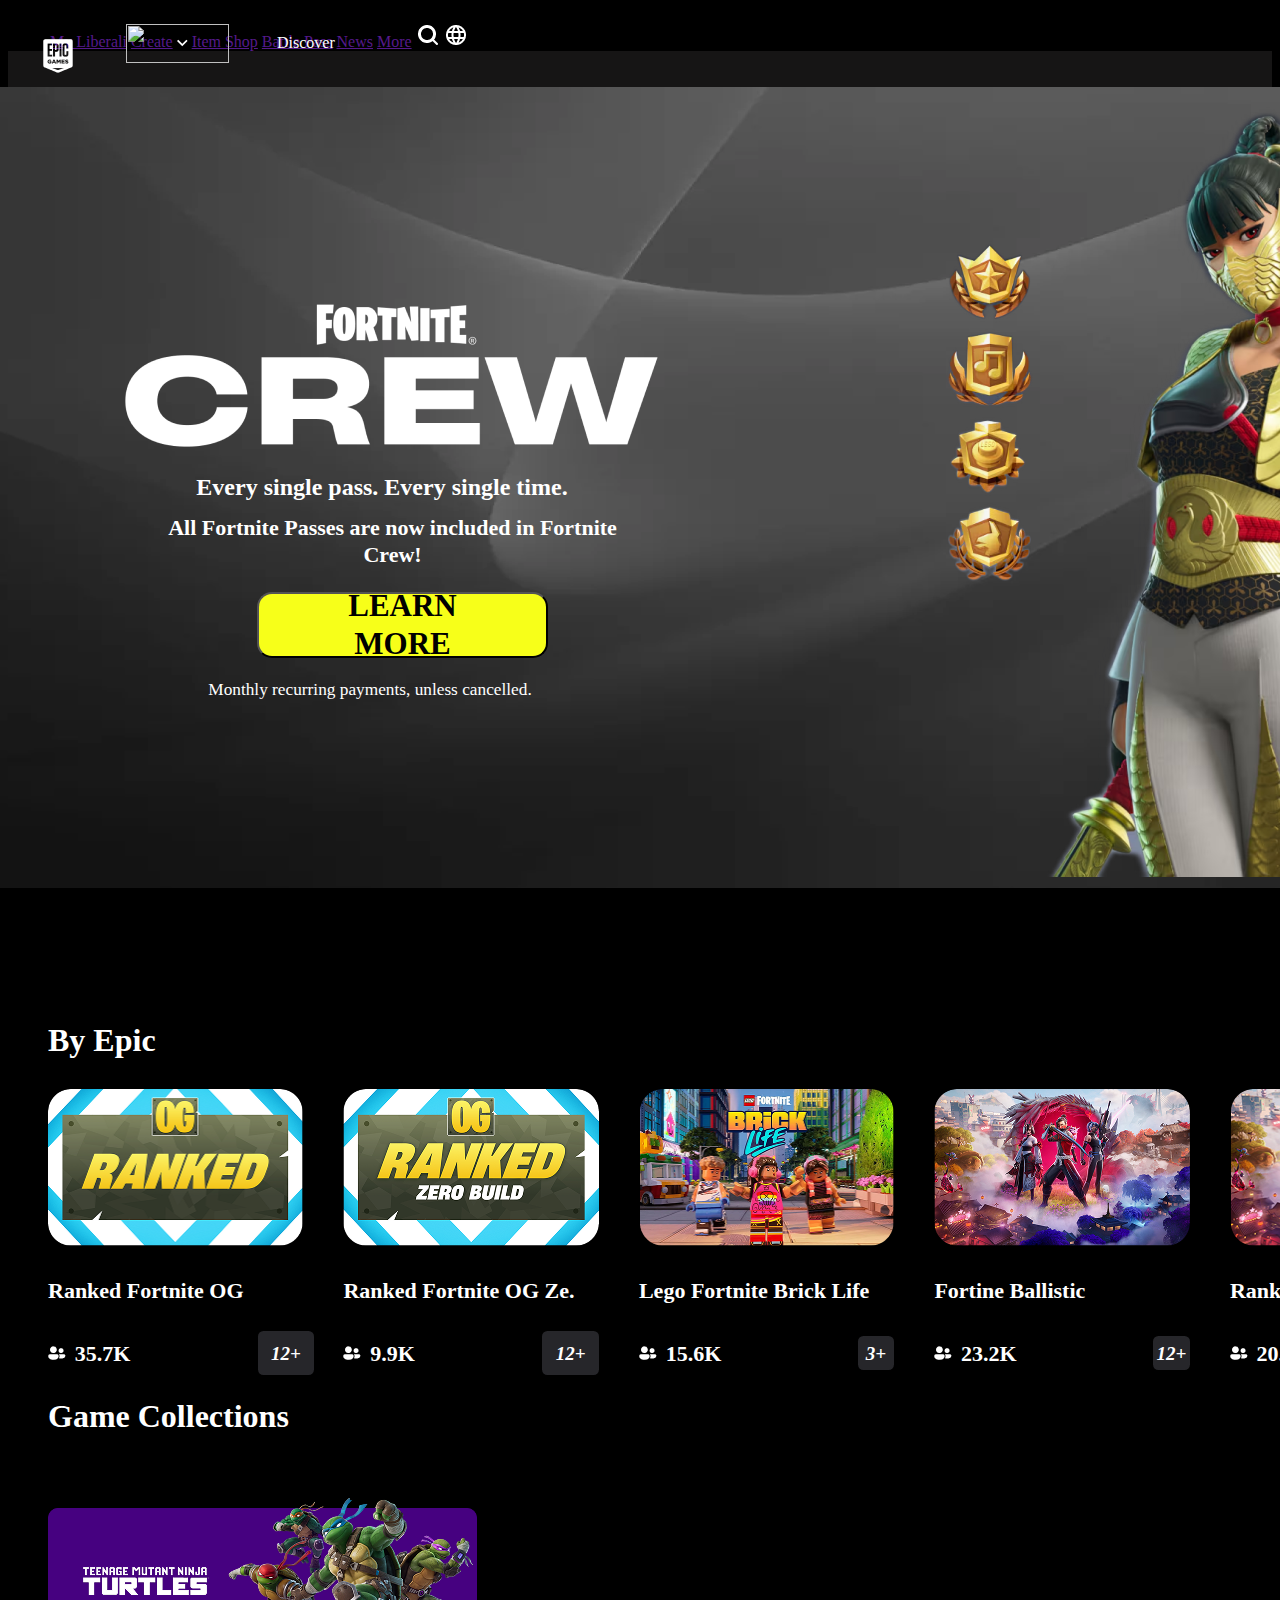
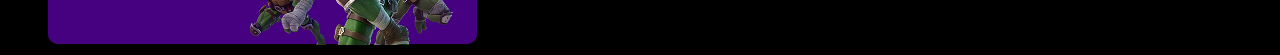
==== index.html @ 49fbad33 "game" ====
<!DOCTYPE html>
<html lang="en">

<head>
    <meta charset="UTF-8">
    <meta name="viewport" content="width=device-width, initial-scale=1.0">
    <title>Fortnite</title>
    <link rel="stylesheet" href="style.css">
    <meta name="viewport" content="width=device-width, initial-scale=1">
</head>

<body>
    <div>
        <div class="menu">
            <img class='logo' src="img/epicgames.png">
            <img class='logo2'
                src="https://png.klev.club/uploads/posts/2024-04/png-klev-club-xk81-p-fortnait-nadpis-png-1.png">
            <a class="Discover" href="">Discover</a>
            <a class="menu1" href="">My Liberali</a>
            <a class="menu1" href="">Create</a>
            <img class="vector1" src="img/Vector (1).png">
            <a class="menu1" href="">Item Shop</a>
            <a class="menu1" href="">Battle Pass</a>
            <a class="menu1" href="">News</a>
            <a class="menu1" href="">More</a>
            <img src="img/search.png" alt="search">
            <img src="img/web.png">
            <img class="fon" src="img/Rectangle 8.png">
        </div>
        <div class="buttons">
            <button>Sign in</button>
            <button>Download</button>
        </div>
    </div>
    <div class="hero">
        <img class="fon2" src="img/img7.png">
        <div>
            <p class="text1">Every single pass. Every single time.</p>
            <p class="text2">All Fortnite Passes are now included in Fortnite Crew!</p>
            <button class="b1">LEARN MORE</button>
            <p class="text">Monthly recurring payments, unless cancelled.</p>
        </div>
        <div class="image1">

            <img class="img2" src="img/img 2.png">
            <img class="img1" src="img/img3.png">
            <img class="t4" src="img/img 4.png">


        </div>
    </div>
    <div class="byepic">
        <p class="be">By Epic</p>
        <div class="game">

            <div class="game1">
                <img class="imggm1" src="img/gm1.png">
                <p class="nm1">Ranked Fortnite OG</p>
                <div class="game1inf">
                    <div class="pk">
                        <img class="people" src="img/Vector (2).png">
                        <p class="k">35.7K</p>
                    </div>
                    <p class="yo">12+</p>
                </div>

            </div>
            <div class="game2">
                <img class="imggm2" src="img/gm2.png">
                <p class="nm2">Ranked Fortnite OG Ze.</p>
                <div class="game2inf">
                    <div class="pk1">
                        <img class="people1" src="img/Vector (2).png">
                        <p class="k1">9.9K</p>
                    </div>
                    <p class="yo1">12+</p>
                </div>
            </div>
            <div class="game3">
                <img class="imggm3" src="img/gm3.png">
                <p class="nm3">Lego Fortnite Brick Life</p>
                <div class="game3inf">
                    <div class="pk3">
                        <img class="people3" src="img/Vector (2).png">
                        <p class="k3">15.6K</p>
                    </div>
                    <p class="yo3">3+</p>
                </div>


            </div>
            <div class="game4">
                <img class="imggm4" src="img/gm4.png">
                <p class="nm4">Fortine Ballistic</p>
                <div class="game4inf">
                    <div class="pk4">
                        <img class="people4" src="img/Vector (2).png">
                        <p class="k4">23.2K</p>
                    </div>
                    <p class="yo4">12+</p>
                </div>


            </div>
            <div class="game5">
                <img class="imggm5" src="img/gm5.png">
                <p class="nm5">Ranked Ballistic</p>
                <div class="game5inf">
                    <div class="pk5">
                        <img class="people5" src="img/Vector (2).png">
                        <p class="k5">20.6K</p>
                    </div>
                    <p class="yo5">12+</p>
                </div>


            </div>
            <div class="game6">
                <img class="imggm6" src="img/gm6.png">
                <p class="nm6">LEGO Fortine odyssey</p>
                <div class="game6inf">
                    <div class="pk6">
                        <img class="people6" src="img/Vector (2).png">
                        <p class="k6">52.9K</p>
                    </div>
                    <p class="yo6">7+</p>
                </div>


            </div>
            <div class="game7">
                <img class="imggm7" src="img/gm7.png">
                <p class="nm7">Zero build - Battle Roy..</p>
                <div class="game7inf">
                    <div class="pk7">
                        <img class="people7" src="img/Vector (2).png">
                        <p class="k7">20.6K</p>
                    </div>
                    <p class="yo7">12+</p>
                </div>


            </div>

        </div>
    </div>
    <div class="gamecollections">
        <p>Game Collections</p>
        <div class="collections">

            <div class="gr1">
                <div class="gro1">
                    <img class="tx1" src="img/gr1.png">
                    <img class="tx11" src="img/gr11.png">
                    <img class="tx111" src="img/gr111.png">
                </div>
            </div>
        </div>

    </div>
</body>

</html>
---- style.css ----
@font-face {
    font-family: 'fortnite'; /* Задайте ім'я шрифту */
    src: url('fonts/myfont.woff2') format('woff2'),
         url('fonts/myfont.woff') format('woff'),
         url('fonts/myfont.ttf') format('truetype'),
         url('fonts/myfont.otf') format('opentype');
    font-weight: normal;
    font-style: normal;
}
.fon {
     
    width: 100%;
    height: 88px;
    left: 0px;
    top: 0px;

    background: #161515;

}
.Discover {
    color:#FFFFFF;
    display: flex;
    flex-direction: row;
    align-items: center;
    padding: 0px;
    gap: 36px;
    text-decoration: none;

    position: absolute;
    width: 65px;
    height: 22px;
    left: 277px;
    top: 32px;
}

.logo {
    position:relative;
    width: 38px;
    height: 39px;
    left: 31px;
    top: 28px;

    background: url(epicgames.com-logo-logo);

}


.logo2 {
    position: absolute;
    width: 103px;
    height: 39px;
    left: 126px;
    top: 24px;
}


.hero {
    position: absolute;
    width: 1920px;
    height: 801px;
    left: 0px;
    top: 88px;

    background: url(image.png);



    position: absolute;
    width: 463px;
    height: 795px;
    left: 1094px;
    top: 88px;

    background: url(.png);




    position: absolute;
    width: 126px;
    height: 362px;
    left: 1014px;
    top: 168px;

    background: url(.png);




    position: absolute;
    width: 386px;
    height: 21px;
    left: 244px;
    top: 680px;

    font-family: 'fortnite', sans-serif;
    font-style: normal;
    font-weight: 500;
    font-size: 17.3px;
    line-height: 21px;


    color: #FFFFFF;





    position: absolute;
    width: 465px;
    height: 54px;
    left: calc(50% - 465px/2 - 523.5px);
    top: 508px;

    font-family: 'Inter';
    font-style: normal;
    font-weight: 700;
    font-size: 22px;
    line-height: 27px;
    text-align: center;

    color: #FFFFFF;




    display: flex;
    flex-direction: row;
    align-items: center;
    padding: 14px 43px;
    gap: 15px;

    position: absolute;
    width: 291px;
    height: 66px;
    left: 291px;
    top: 588px;

    background: #F7FF19;
    border-radius: 15px;



    position: absolute;
    width: 563px;
    height: 153px;
    left: 157px;
    top: 283px;

    background: url(image.png);




    position: absolute;
    width: 444px;
    height: 29px;
    left: 217px;
    top: 462px;

    font-family: 'Inter';
    font-style: normal;
    font-weight: 900;
    font-size: 24px;
    line-height: 29px;

    color: #FFFFFF;


}
body{
    background-color: black;
}
.fon2 {


    position:absolute;
    width: 1920px;
    height: 801px;
    left: -217px;
    top: -375px;

    background: url(image.png);

}
.t4 {
    position: absolute;
    width: 563px;
    height: 153px;
    left: -107px;
    top: -163px;

    background: url(image.png);

}
.text1 {


    position: absolute;
    width: 444px;
    height: 29px;
    left: -57px;
    top: -13px;

    font-family: 'Inter';
    font-style: normal;
    font-weight: 900;
    font-size: 24px;
    line-height: 29px;

    color: #FFFFFF;


}
.text2 {
    position: absolute;
    width: 465px;
    height: 54px;
    left: -57px;
    top: 30px;

    font-family: 'Inter';
    font-style: normal;
    font-weight: 700;
    font-size: 22px;
    line-height: 27px;
    text-align: center;

    color: #FFFFFF;


}
.text {

    position: absolute;
    width: 386px;
    height: 21px;
    left: -40px;
    top: 200px;

    font-family: 'FORTNITE BATTLEFEST';
    font-style: normal;
    font-weight: 500;
    font-size: 17.3px;
    line-height: 21px;

    color: #FFFFFF;


}
.b1 {

    display: flex;
    flex-direction: row;
    align-items: center;
    padding: 14px 43px;
    gap: 15px;

    position: absolute;
    width: 291px;
    height: 66px;
    left: 40px;
    top: 130px;
    background: #F7FF19;
    border-radius: 15px;
    font-family: 'Copperplate';
    font-style: normal;
    font-weight: 900;
    font-size: 31px;
    line-height: 38px;
    flex: none;
    order: 0;
    flex-grow: 0;

}
.img1 {

    position: absolute;
    width: 126px;
    height: 362px;
    left: 714px;
    top: -240px;

    background: url(.png);

}
.img2 {

    position: absolute;
    width: 463px;
    height: 795px;
    left: 830px;
    top: -380px;

    background: url(.png);

}
.game {

    display: flex;
    flex-direction: column;
    align-items: flex-start;
    padding: 0px;
    gap: 40px;

    position: absolute;
    width: 2028.37px;
    height: 315.99px;
    left: 48px;
    top: 989px;


}
.be {

    width: 2028.37px;
    height: 39px;

    font-family: 'Inter';
    font-style: normal;
    font-weight: 900;
    font-size: 32px;
    line-height: 39px;

    color: #FFFFFF;



    flex: none;
    order: 0;
    align-self: stretch;
    flex-grow: 0;
    bottom: 500px;

}

.imggm1 {

    width: 255.48px;
    height: 156.55px;

    background: url(image.png);
    border-radius: 22.8303px;

    flex: none;
    order: 0;
    align-self: stretch;
    flex-grow: 0;

}
.game1inf {

    display: flex;
    flex-direction: row;
    justify-content: space-between;
    align-items: center;
    padding: 0px;
    gap: 116.33px;

    width: 255.48px;
    height: 33.87px;



    flex: none;
    order: 2;
    align-self: stretch;
    flex-grow: 0;

}
.nm1 {

    width: 255.48px;
    height: 27px;

    font-family: 'Inter';
    font-style: normal;
    font-weight: 900;
    font-size: 22px;
    line-height: 27px;

    color: #FFFFFF;

    flex: none;
    order: 1;
    align-self: stretch;
    flex-grow: 0;

}
.k {
    

    width: 65px;
    height: 27px;

    font-family: 'Inter';
    font-style: normal;
    font-weight: 900;
    font-size: 22px;
    line-height: 27px;

    color: #FFFFFF;


    flex: none;
    order: 1;
    flex-grow: 0;   

}
.yo {

    width: 35px;
    height: 23px;

    font-family: 'Inter';
    font-style: italic;
    font-weight: 700;
    font-size: 19px;
    line-height: 23px;

    color: #FFFFFF;


    flex: none;
    order: 0;
    flex-grow: 0;

    display: flex;
    flex-direction: row;
    justify-content: center;
    align-items: center;
    padding: 5.43578px;
    gap: 10.87px;

    width: 45.87px;
    height: 33.87px;

    background: #26262A;
    border-radius: 5.43578px;


    flex: none;
    order: 1;
    flex-grow: 0;


}
.pk {

    display: flex;  
    flex-direction: row;
    align-items: center;
    padding: 0px;
    gap: 8.7px;

    width: 93.27px;
    height: 27px;


    flex: none;
    order: 0;
    flex-grow: 0;

}
.game1 {

    display: flex;
    flex-direction: column;
    align-items: flex-start;
    padding: 0px;
    gap: 9.78px;

    width: 255.48px;
    height: 236.99px;


    flex: none;
    order: 0;
    flex-grow: 0;

}
.imggm2{

    width: 255.48px;
    height: 156.55px;

    /*background: url(og zero.jpg);*/
    border-radius: 22.8303px;


    flex: none;
    order: 0;
    align-self: stretch;
    flex-grow: 0;

}
.nm2 {

    width: 254px;
    height: 27px;

    font-family: 'Inter';
    font-style: normal;
    font-weight: 900;
    font-size: 22px;
    line-height: 27px;

    color: #FFFFFF;

    flex: none;
    order: 1;
    flex-grow: 0;

}
.game2inf {

    display: flex;
    flex-direction: row;
    justify-content: space-between;
    align-items: center;
    padding: 0px;
    gap: 116.33px;

    width: 255.48px;
    height: 33.87px;

    flex: none;
    order: 2;
    align-self: stretch;
    flex-grow: 0;

}
.k1 {

    width: 52px;
    height: 27px;

    font-family: 'Inter';
    font-style: normal;
    font-weight: 900;
    font-size: 22px;
    line-height: 27px;

    color: #FFFFFF;

    flex: none;
    order: 1;
    flex-grow: 0;

}
.yo1 {

    width: 35px;
    height: 23px;

    font-family: 'Inter';
    font-style: italic;
    font-weight: 700;
    font-size: 19px;
    line-height: 23px;

    color: #FFFFFF;


    flex: none;
    order: 0;
    flex-grow: 0;


    display: flex;
    flex-direction: row;
    justify-content: center;
    align-items: center;
    padding: 5.43578px;
    gap: 10.87px;

    width: 45.87px;
    height: 33.87px;

    background: #26262A;
    border-radius: 5.43578px;

    flex: none;
    order: 1;
    flex-grow: 0;

}
.pk1 {

    display: flex;
    flex-direction: row;
    align-items: center;
    padding: 0px;
    gap: 8.7px;

    width: 80.27px;
    height: 27px;


    flex: none;
    order: 0;
    flex-grow: 0;

}
.game2 {
    display: flex;
    flex-direction: column;
    align-items: flex-start;
    padding: 0px;
    gap: 9.78px;

    width: 255.48px;
    height: 236.99px;


    flex: none;
    order: 1;
    flex-grow: 0;

}

.byepic {
    /* Frame 30 */

    /* Auto layout */
    display: flex;
    flex-direction: column;
    align-items: flex-start;
    padding: 0px;
    gap: 40px;

    position: absolute;
    width: 2028.37px;
    height: 315.99px;
    left: 48px;
    top: 989px;
    /* Frame 30 */

    /* Auto layout */
    display: flex;
    flex-direction: column;
    align-items: flex-start;
    padding: 0px;
    gap: 40px;

    position: absolute;
    width: 2028.37px;
    height: 315.99px;
    left: 48px;
    top: 989px;



}
.game {
    /* Frame 21 */

    /* Auto layout */
    display: flex;
    flex-direction: row;
    align-items: center;
    padding: 0px;
    gap: 40px;

    width: 2028.37px;
    height: 236.99px;


    /* Inside auto layout */
    flex: none;
    order: 1;
    align-self: stretch;
    flex-grow: 0;
    top:100px;
    left:0px;

}
.imggm3 {

    width: 255.48px;
    height: 156.55px;

    /*background: url(дупщ ащке.jpg);*/
    border-radius: 22.8303px;

    flex: none;
    order: 0;
    align-self: stretch;
    flex-grow: 0;

}
.nm3 {

    width: 254px;
    height: 27px;

    font-family: 'Inter';
    font-style: normal;
    font-weight: 900;
    font-size: 22px;
    line-height: 27px;

    color: #FFFFFF;

    flex: none;
    order: 1;
    flex-grow: 0;

}
.game3inf {

    display: flex;
    flex-direction: row;
    justify-content: space-between;
    align-items: center;
    padding: 0px;
    gap: 116.33px;

    width: 255.48px;
    height: 33.87px;

    flex: none;
    order: 2;
    align-self: stretch;
    flex-grow: 0;

}
.k3 {

    width: 63px;
    height: 27px;

    font-family: 'Inter';
    font-style: normal;
    font-weight: 900;
    font-size: 22px;
    line-height: 27px;

    color: #FFFFFF;


    flex: none;
    order: 1;
    flex-grow: 0;

}
.yo3 {

    display: flex;
    flex-direction: row;
    justify-content: center;
    align-items: center;
    padding: 5.43578px;
    gap: 10.87px;

    width: 36.87px;
    height: 33.87px;

    background: #26262A;
    border-radius: 5.43578px;

    flex: none;
    order: 1;
    flex-grow: 0;

    width: 26px;
    height: 23px;

    font-family: 'Inter';
    font-style: italic;
    font-weight: 700;
    font-size: 19px;
    line-height: 23px;

    color: #FFFFFF;


    flex: none;
    order: 0;
    flex-grow: 0;


}
.pk3 {

    display: flex;
    flex-direction: row;
    align-items: center;
    padding: 0px;
    gap: 8.7px;

    width: 91.27px;
    height: 27px;

    flex: none;
    order: 0;
    flex-grow: 0;

}
.game3 {

    display: flex;
    flex-direction: column;
    align-items: flex-start;
    padding: 0px;
    gap: 9.78px;

    width: 255.48px;
    height: 236.99px;


    flex: none;
    order: 2;
    flex-grow: 0;

}
.imggm4 {

    width: 255.48px;
    height: 156.55px;

    /*background: url(дупщ ащке.jpg);*/
    border-radius: 22.8303px;

    flex: none;
    order: 0;
    align-self: stretch;
    flex-grow: 0;

}
.nm4 {

    width: 254px;
    height: 27px;

    font-family: 'Inter';
    font-style: normal;
    font-weight: 900;
    font-size: 22px;
    line-height: 27px;

    color: #FFFFFF;

    flex: none;
    order: 1;
    flex-grow: 0;

}
.game4inf {

    display: flex;
    flex-direction: row;
    justify-content: space-between;
    align-items: center;
    padding: 0px;
    gap: 116.33px;

    width: 255.48px;
    height: 33.87px;

    flex: none;
    order: 2;
    align-self: stretch;
    flex-grow: 0;

}
.k4 {

    width: 63px;
    height: 27px;

    font-family: 'Inter';
    font-style: normal;
    font-weight: 900;
    font-size: 22px;
    line-height: 27px;

    color: #FFFFFF;


    flex: none;
    order: 1;
    flex-grow: 0;

}
.yo4 {

    display: flex;
    flex-direction: row;
    justify-content: center;
    align-items: center;
    padding: 5.43578px;
    gap: 10.87px;

    width: 36.87px;
    height: 33.87px;

    background: #26262A;
    border-radius: 5.43578px;

    flex: none;
    order: 1;
    flex-grow: 0;

    width: 26px;
    height: 23px;

    font-family: 'Inter';
    font-style: italic;
    font-weight: 700;
    font-size: 19px;
    line-height: 23px;

    color: #FFFFFF;


    flex: none;
    order: 0;
    flex-grow: 0;


}
.pk4{

    display: flex;
    flex-direction: row;
    align-items: center;
    padding: 0px;
    gap: 8.7px;

    width: 91.27px;
    height: 27px;

    flex: none;
    order: 0;
    flex-grow: 0;

}
.game4 {

    display: flex;
    flex-direction: column;
    align-items: flex-start;
    padding: 0px;
    gap: 9.78px;

    width: 255.48px;
    height: 236.99px;


    flex: none;
    order: 2;
    flex-grow: 0;

}
.imggm5 {

    width: 255.48px;
    height: 156.55px;


    border-radius: 22.8303px;

    flex: none;
    order: 0;
    align-self: stretch;
    flex-grow: 0;

}
.nm5 {

    width: 254px;
    height: 27px;

    font-family: 'Inter';
    font-style: normal;
    font-weight: 900;
    font-size: 22px;
    line-height: 27px;

    color: #FFFFFF;

    flex: none;
    order: 1;
    flex-grow: 0;

}
.game5inf {

    display: flex;
    flex-direction: row;
    justify-content: space-between;
    align-items: center;
    padding: 0px;
    gap: 116.33px;

    width: 255.48px;
    height: 33.87px;

    flex: none;
    order: 2;
    align-self: stretch;
    flex-grow: 0;

}
.k5 {

    width: 63px;
    height: 27px;

    font-family: 'Inter';
    font-style: normal;
    font-weight: 900;
    font-size: 22px;
    line-height: 27px;

    color: #FFFFFF;


    flex: none;
    order: 1;
    flex-grow: 0;

}
.yo5 {

    display: flex;
    flex-direction: row;
    justify-content: center;
    align-items: center;
    padding: 5.43578px;
    gap: 10.87px;

    width: 36.87px;
    height: 33.87px;

    background: #26262A;
    border-radius: 5.43578px;

    flex: none;
    order: 1;
    flex-grow: 0;

    width: 26px;
    height: 23px;

    font-family: 'Inter';
    font-style: italic;
    font-weight: 700;
    font-size: 19px;
    line-height: 23px;

    color: #FFFFFF;


    flex: none;
    order: 0;
    flex-grow: 0;


}
.pk5 {

    display: flex;
    flex-direction: row;
    align-items: center;
    padding: 0px;
    gap: 8.7px;

    width: 91.27px;
    height: 27px;

    flex: none;
    order: 0;
    flex-grow: 0;

}
.game5 {

    display: flex;
    flex-direction: column;
    align-items: flex-start;
    padding: 0px;
    gap: 9.78px;

    width: 255.48px;
    height: 236.99px;


    flex: none;
    order: 2;
    flex-grow: 0;

}
.imggm6 {

    width: 255.48px;
    height: 156.55px;

    /*background: url(дупщ ащке.jpg);*/
    border-radius: 22.8303px;

    flex: none;
    order: 0;
    align-self: stretch;
    flex-grow: 0;

}
.nm6 {

    width: 254px;
    height: 27px;

    font-family: 'Inter';
    font-style: normal;
    font-weight: 900;
    font-size: 22px;
    line-height: 27px;

    color: #FFFFFF;

    flex: none;
    order: 1;
    flex-grow: 0;

}
.game6inf {

    display: flex;
    flex-direction: row;
    justify-content: space-between;
    align-items: center;
    padding: 0px;
    gap: 116.33px;

    width: 255.48px;
    height: 33.87px;

    flex: none;
    order: 2;
    align-self: stretch;
    flex-grow: 0;

}
.k6 {

    width: 63px;
    height: 27px;

    font-family: 'Inter';
    font-style: normal;
    font-weight: 900;
    font-size: 22px;
    line-height: 27px;

    color: #FFFFFF;


    flex: none;
    order: 1;
    flex-grow: 0;

}
.yo6 {

    display: flex;
    flex-direction: row;
    justify-content: center;
    align-items: center;
    padding: 5.43578px;
    gap: 10.87px;

    width: 36.87px;
    height: 33.87px;

    background: #26262A;
    border-radius: 5.43578px;

    flex: none;
    order: 1;
    flex-grow: 0;

    width: 26px;
    height: 23px;

    font-family: 'Inter';
    font-style: italic;
    font-weight: 700;
    font-size: 19px;
    line-height: 23px;

    color: #FFFFFF;


    flex: none;
    order: 0;
    flex-grow: 0;


}
.pk6{

    display: flex;
    flex-direction: row;
    align-items: center;
    padding: 0px;
    gap: 8.7px;

    width: 91.27px;
    height: 27px;

    flex: none;
    order: 0;
    flex-grow: 0;

}
.game6 {

    display: flex;
    flex-direction: column;
    align-items: flex-start;
    padding: 0px;
    gap: 9.78px;

    width: 255.48px;
    height: 236.99px;


    flex: none;
    order: 2;
    flex-grow: 0;

}
.imggm7 {

    width: 255.48px;
    height: 156.55px;

    /*background: url(дупщ ащке.jpg);*/
    border-radius: 22.8303px;

    flex: none;
    order: 0;
    align-self: stretch;
    flex-grow: 0;

}
.nm7 {

    width: 254px;
    height: 27px;

    font-family: 'Inter';
    font-style: normal;
    font-weight: 900;
    font-size: 22px;
    line-height: 27px;

    color: #FFFFFF;

    flex: none;
    order: 1;
    flex-grow: 0;

}
.game7inf {

    display: flex;
    flex-direction: row;
    justify-content: space-between;
    align-items: center;
    padding: 0px;
    gap: 116.33px;

    width: 255.48px;
    height: 33.87px;

    flex: none;
    order: 2;
    align-self: stretch;
    flex-grow: 0;

}
.k7 {

    width: 63px;
    height: 27px;

    font-family: 'Inter';
    font-style: normal;
    font-weight: 900;
    font-size: 22px;
    line-height: 27px;

    color: #FFFFFF;


    flex: none;
    order: 1;
    flex-grow: 0;

}
.yo7 {

    display: flex;
    flex-direction: row;
    justify-content: center;
    align-items: center;
    padding: 5.43578px;
    gap: 10.87px;

    width: 36.87px;
    height: 33.87px;

    background: #26262A;
    border-radius: 5.43578px;

    flex: none;
    order: 1;
    flex-grow: 0;

    width: 26px;
    height: 23px;

    font-family: 'Inter';
    font-style: italic;
    font-weight: 700;
    font-size: 19px;
    line-height: 23px;

    color: #FFFFFF;


    flex: none;
    order: 0;
    flex-grow: 0;


}
.pk7 {

    display: flex;
    flex-direction: row;
    align-items: center;
    padding: 0px;
    gap: 8.7px;

    width: 91.27px;
    height: 27px;

    flex: none;
    order: 0;
    flex-grow: 0;

}
.game7 {

    display: flex;
    flex-direction: column;
    align-items: flex-start;
    padding: 0px;
    gap: 9.78px;

    width: 255.48px;
    height: 236.99px;


    flex: none;
    order: 2;
    flex-grow: 0;

}
.gamecollections {

    display: flex;
    flex-direction: column;
    align-items: flex-start;
    padding: 0px;
    gap: 40px;

    position: absolute;
    width: 1818px;
    height: 226px;
    left: 48px;
    top: 1365px;

    width: 1818px;
    height: 39px;

    font-family: 'Inter';
    font-style: normal;
    font-weight: 900;
    font-size: 32px;
    line-height: 39px;

    color: #FFFFFF;


    flex: none;
    order: 0;
    align-self: stretch;
    flex-grow: 0;



}
.collections {

    display: flex;
    flex-direction: row;
    align-items: center;
    padding: 0px;
    gap: 34px;

    width: 1818px;
    height: 147px;

    flex: none;
    order: 1;
    align-self: stretch;
    flex-grow: 0;

}


.tx111 {


    width: 429px;
    height: 136px;
    left: 0px;
    top: 11px;

    background: #460180;
    border-radius: 10px;

}
.tx1 {
    position: absolute;
    width: 128px;
    height: 32px;
    left: 34px;
    top:200px;

    background: url(tmnt-logohero-512x128-187c2ff2f8ae.png);

}
.tx11 {

    position: absolute;
    width: 254px;
    height: 147px;
    left: 175px;
    top: 133px;

    background: url(.png);

}
.gr1 {
    /* Group 5 */

    width: 429px;
    height: 147px;


    flex: none;
    order: 0;
    flex-grow: 0;

}
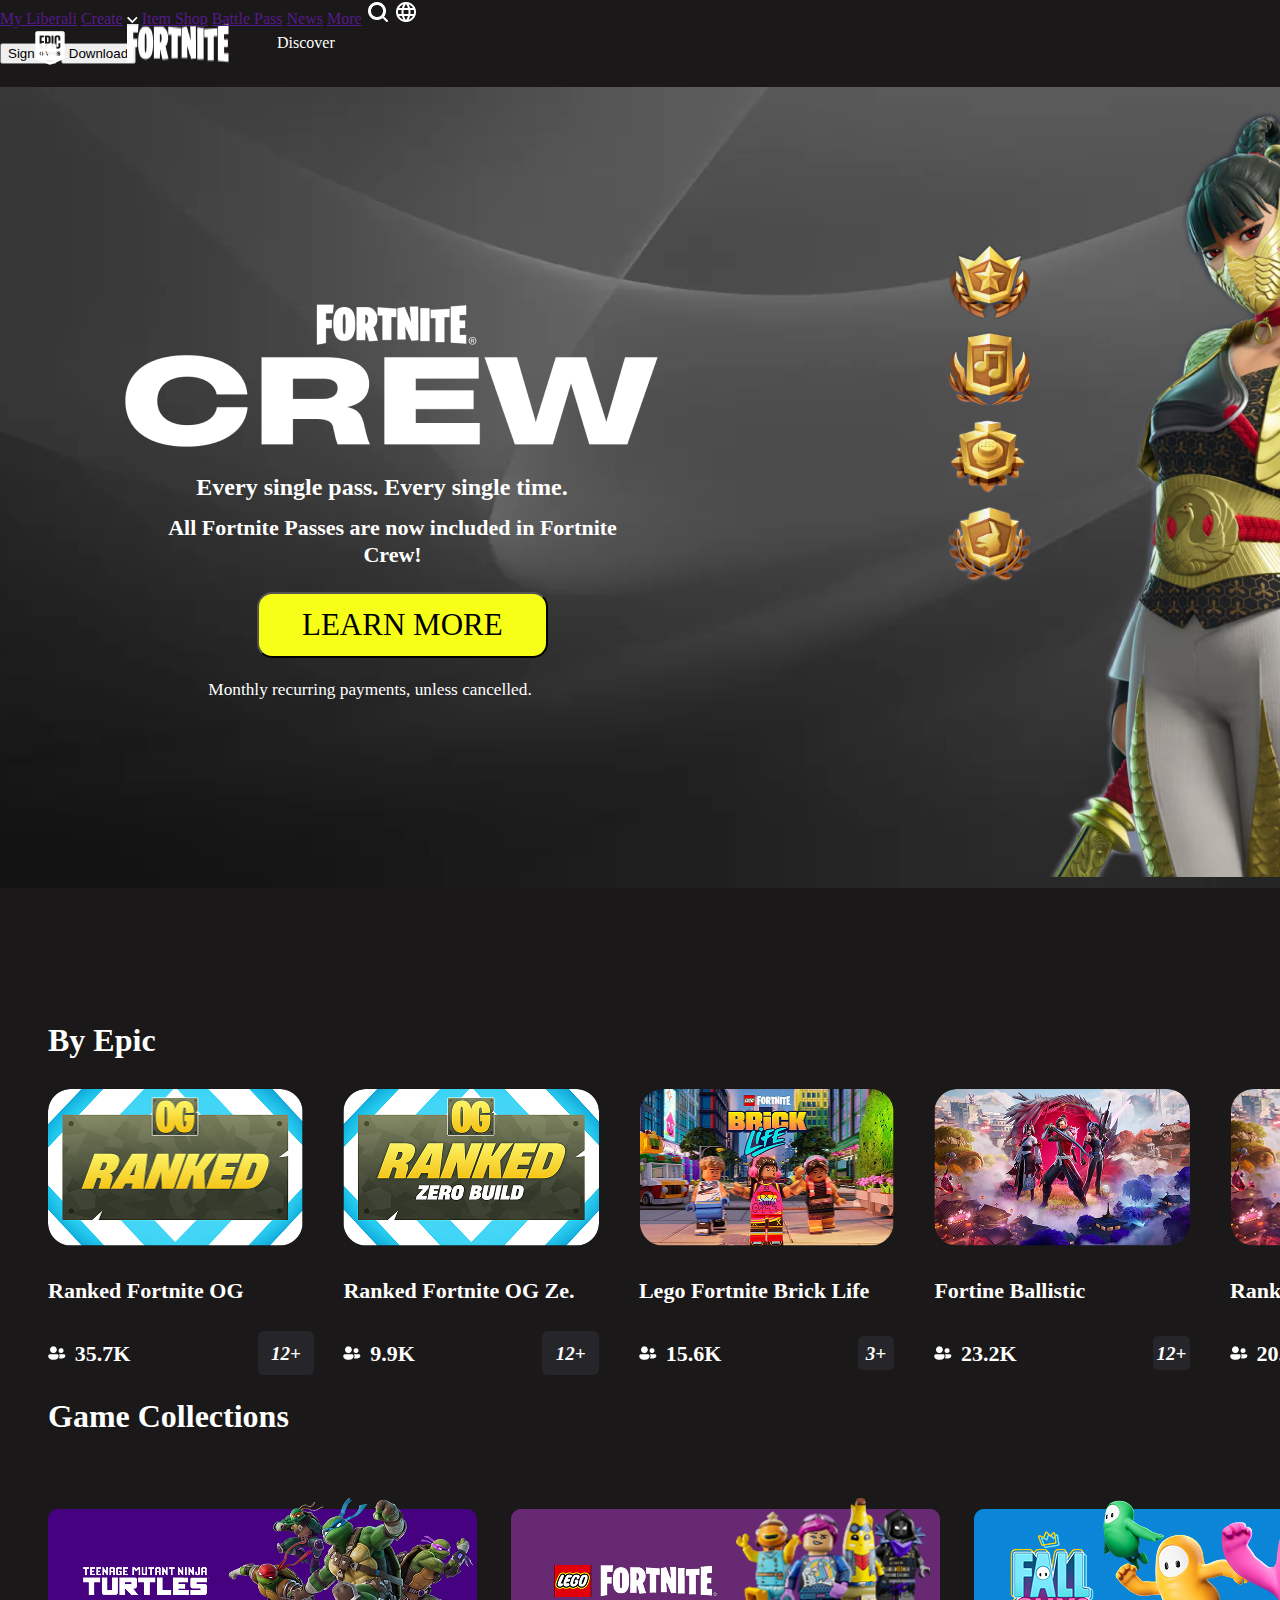
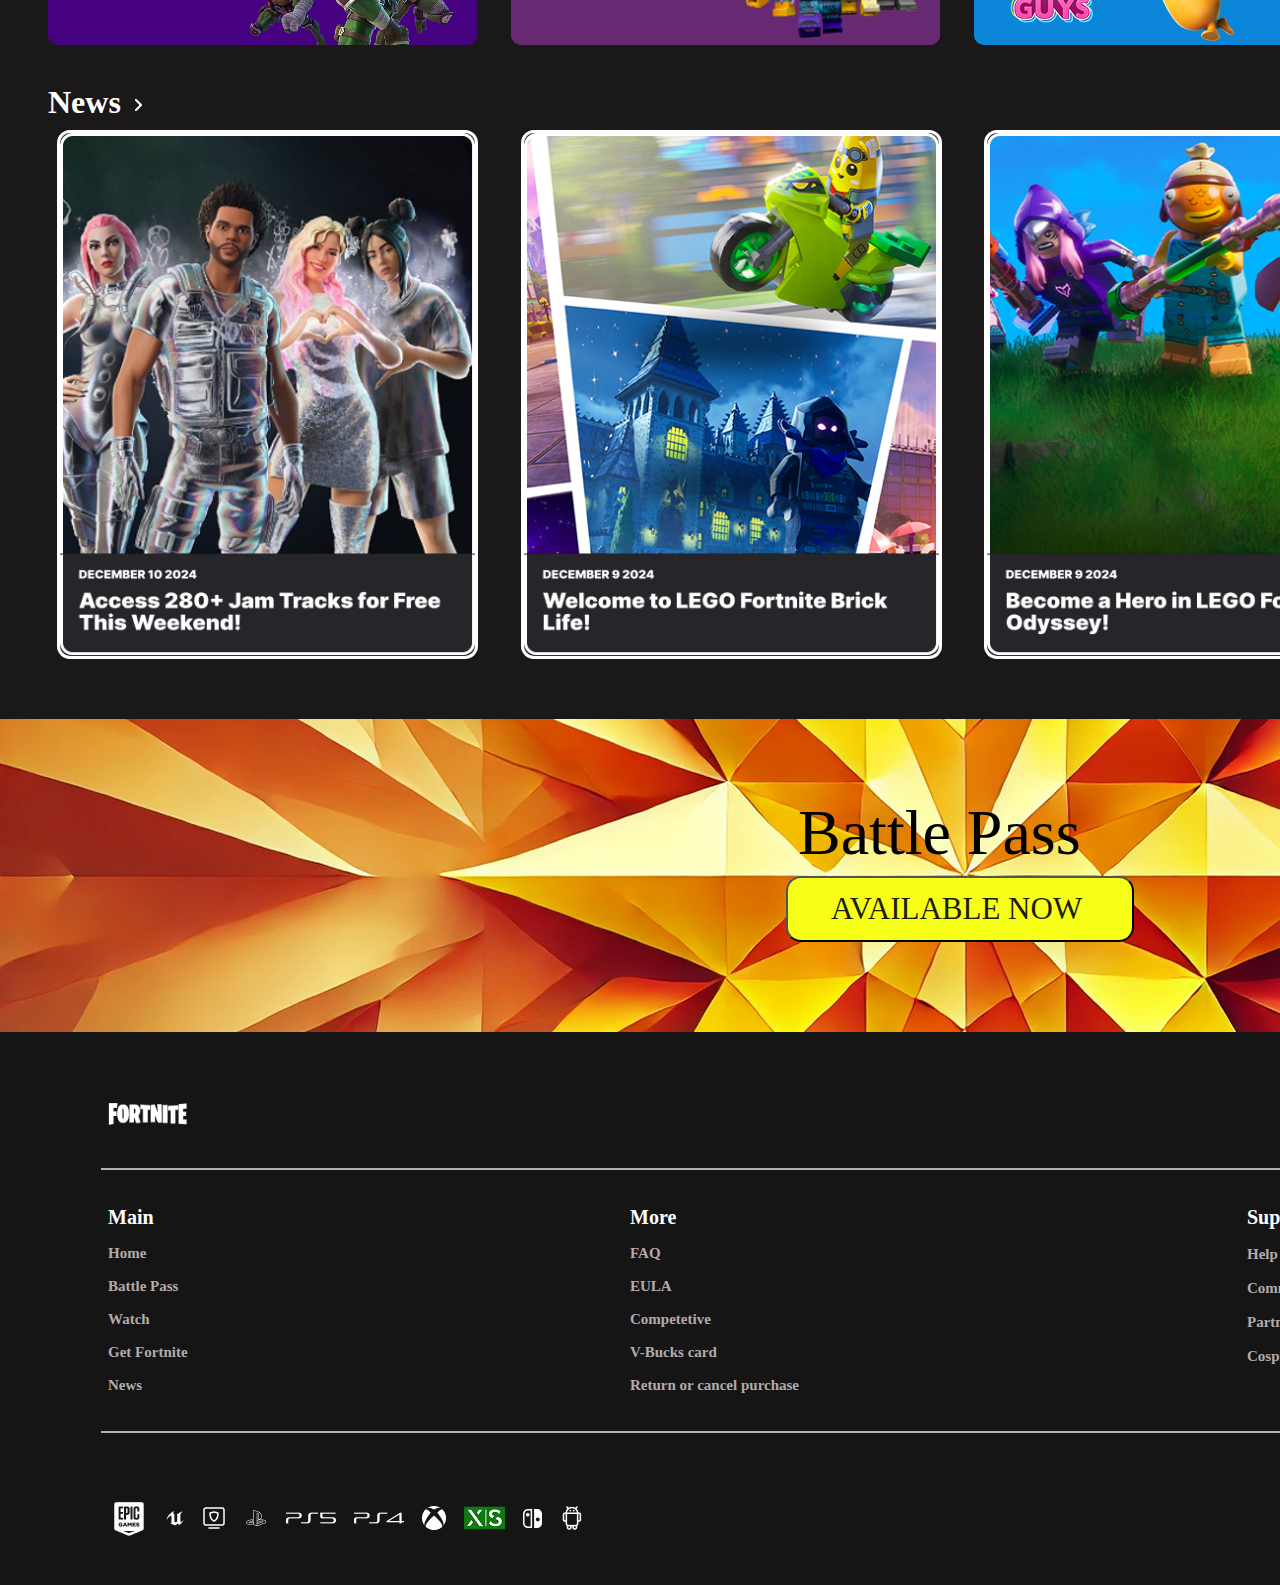
==== commit 978be829: "problemka header" ====
--- a/index.html
+++ b/index.html
@@ -5,16 +5,16 @@
     <meta charset="UTF-8">
     <meta name="viewport" content="width=device-width, initial-scale=1.0">
     <title>Fortnite</title>
+    <link rel="epicgames" type="image/png" href="img/epicgames.png">
     <link rel="stylesheet" href="style.css">
     <meta name="viewport" content="width=device-width, initial-scale=1">
 </head>
 
 <body>
-    <div>
+    <header>
+        <img class='logo' src="img/epicgames.png">
+        <img class='logo2' src="img/Vector (15).png">
         <div class="menu">
-            <img class='logo' src="img/epicgames.png">
-            <img class='logo2'
-                src="https://png.klev.club/uploads/posts/2024-04/png-klev-club-xk81-p-fortnait-nadpis-png-1.png">
             <a class="Discover" href="">Discover</a>
             <a class="menu1" href="">My Liberali</a>
             <a class="menu1" href="">Create</a>
@@ -25,139 +25,259 @@
             <a class="menu1" href="">More</a>
             <img src="img/search.png" alt="search">
             <img src="img/web.png">
-            <img class="fon" src="img/Rectangle 8.png">
-        </div>
+        </div>
+    
         <div class="buttons">
             <button>Sign in</button>
             <button>Download</button>
         </div>
-    </div>
-    <div class="hero">
-        <img class="fon2" src="img/img7.png">
-        <div>
-            <p class="text1">Every single pass. Every single time.</p>
-            <p class="text2">All Fortnite Passes are now included in Fortnite Crew!</p>
-            <button class="b1">LEARN MORE</button>
-            <p class="text">Monthly recurring payments, unless cancelled.</p>
-        </div>
-        <div class="image1">
-
-            <img class="img2" src="img/img 2.png">
-            <img class="img1" src="img/img3.png">
-            <img class="t4" src="img/img 4.png">
-
-
-        </div>
-    </div>
-    <div class="byepic">
-        <p class="be">By Epic</p>
-        <div class="game">
-
-            <div class="game1">
-                <img class="imggm1" src="img/gm1.png">
-                <p class="nm1">Ranked Fortnite OG</p>
-                <div class="game1inf">
-                    <div class="pk">
-                        <img class="people" src="img/Vector (2).png">
-                        <p class="k">35.7K</p>
-                    </div>
-                    <p class="yo">12+</p>
-                </div>
-
-            </div>
-            <div class="game2">
-                <img class="imggm2" src="img/gm2.png">
-                <p class="nm2">Ranked Fortnite OG Ze.</p>
-                <div class="game2inf">
-                    <div class="pk1">
-                        <img class="people1" src="img/Vector (2).png">
-                        <p class="k1">9.9K</p>
-                    </div>
-                    <p class="yo1">12+</p>
-                </div>
-            </div>
-            <div class="game3">
-                <img class="imggm3" src="img/gm3.png">
-                <p class="nm3">Lego Fortnite Brick Life</p>
-                <div class="game3inf">
-                    <div class="pk3">
-                        <img class="people3" src="img/Vector (2).png">
-                        <p class="k3">15.6K</p>
-                    </div>
-                    <p class="yo3">3+</p>
-                </div>
-
-
-            </div>
-            <div class="game4">
-                <img class="imggm4" src="img/gm4.png">
-                <p class="nm4">Fortine Ballistic</p>
-                <div class="game4inf">
-                    <div class="pk4">
-                        <img class="people4" src="img/Vector (2).png">
-                        <p class="k4">23.2K</p>
-                    </div>
-                    <p class="yo4">12+</p>
-                </div>
-
-
-            </div>
-            <div class="game5">
-                <img class="imggm5" src="img/gm5.png">
-                <p class="nm5">Ranked Ballistic</p>
-                <div class="game5inf">
-                    <div class="pk5">
-                        <img class="people5" src="img/Vector (2).png">
-                        <p class="k5">20.6K</p>
-                    </div>
-                    <p class="yo5">12+</p>
-                </div>
-
-
-            </div>
-            <div class="game6">
-                <img class="imggm6" src="img/gm6.png">
-                <p class="nm6">LEGO Fortine odyssey</p>
-                <div class="game6inf">
-                    <div class="pk6">
-                        <img class="people6" src="img/Vector (2).png">
-                        <p class="k6">52.9K</p>
-                    </div>
-                    <p class="yo6">7+</p>
-                </div>
-
-
-            </div>
-            <div class="game7">
-                <img class="imggm7" src="img/gm7.png">
-                <p class="nm7">Zero build - Battle Roy..</p>
-                <div class="game7inf">
-                    <div class="pk7">
-                        <img class="people7" src="img/Vector (2).png">
-                        <p class="k7">20.6K</p>
-                    </div>
-                    <p class="yo7">12+</p>
-                </div>
-
-
-            </div>
-
-        </div>
-    </div>
-    <div class="gamecollections">
-        <p>Game Collections</p>
-        <div class="collections">
-
-            <div class="gr1">
-                <div class="gro1">
-                    <img class="tx1" src="img/gr1.png">
-                    <img class="tx11" src="img/gr11.png">
-                    <img class="tx111" src="img/gr111.png">
-                </div>
-            </div>
-        </div>
-
-    </div>
+    </header>
+    <main>
+        <div class="hero">
+            <img class="fon2" src="img/img7.png">
+            <div>
+                <p class="text1">Every single pass. Every single time.</p>
+                <p class="text2">All Fortnite Passes are now included in Fortnite Crew!</p>
+                <button class="b1">LEARN MORE</button>
+                <p class="text">Monthly recurring payments, unless cancelled.</p>
+            </div>
+            <div class="image1">
+
+                <img class="img2" src="img/img 2.png">
+                <img class="img1" src="img/img3.png">
+                <img class="t4" src="img/img 4.png">
+
+
+            </div>
+        </div>
+        <div class="byepic">
+            <p class="be">By Epic</p>
+            <div class="game">
+
+                <div class="game1">
+                    <img class="imggm1" src="img/gm1.png">
+                    <p class="nm1">Ranked Fortnite OG</p>
+                    <div class="game1inf">
+                        <div class="pk">
+                            <img class="people" src="img/Vector (2).png">
+                            <p class="k">35.7K</p>
+                        </div>
+                        <p class="yo">12+</p>
+                    </div>
+
+                </div>
+                <div class="game2">
+                    <img class="imggm2" src="img/gm2.png">
+                    <p class="nm2">Ranked Fortnite OG Ze.</p>
+                    <div class="game2inf">
+                        <div class="pk1">
+                            <img class="people1" src="img/Vector (2).png">
+                            <p class="k1">9.9K</p>
+                        </div>
+                        <p class="yo1">12+</p>
+                    </div>
+                </div>
+                <div class="game3">
+                    <img class="imggm3" src="img/gm3.png">
+                    <p class="nm3">Lego Fortnite Brick Life</p>
+                    <div class="game3inf">
+                        <div class="pk3">
+                            <img class="people3" src="img/Vector (2).png">
+                            <p class="k3">15.6K</p>
+                        </div>
+                        <p class="yo3">3+</p>
+                    </div>
+
+
+                </div>
+                <div class="game4">
+                    <img class="imggm4" src="img/gm4.png">
+                    <p class="nm4">Fortine Ballistic</p>
+                    <div class="game4inf">
+                        <div class="pk4">
+                            <img class="people4" src="img/Vector (2).png">
+                            <p class="k4">23.2K</p>
+                        </div>
+                        <p class="yo4">12+</p>
+                    </div>
+
+
+                </div>
+                <div class="game5">
+                    <img class="imggm5" src="img/gm5.png">
+                    <p class="nm5">Ranked Ballistic</p>
+                    <div class="game5inf">
+                        <div class="pk5">
+                            <img class="people5" src="img/Vector (2).png">
+                            <p class="k5">20.6K</p>
+                        </div>
+                        <p class="yo5">12+</p>
+                    </div>
+
+
+                </div>
+                <div class="game6">
+                    <img class="imggm6" src="img/gm6.png">
+                    <p class="nm6">LEGO Fortine odyssey</p>
+                    <div class="game6inf">
+                        <div class="pk6">
+                            <img class="people6" src="img/Vector (2).png">
+                            <p class="k6">52.9K</p>
+                        </div>
+                        <p class="yo6">7+</p>
+                    </div>
+
+
+                </div>
+                <div class="game7">
+                    <img class="imggm7" src="img/gm7.png">
+                    <p class="nm7">Zero build - Battle Roy..</p>
+                    <div class="game7inf">
+                        <div class="pk7">
+                            <img class="people7" src="img/Vector (2).png">
+                            <p class="k7">20.6K</p>
+                        </div>
+                        <p class="yo7">12+</p>
+                    </div>
+
+
+                </div>
+
+            </div>
+        </div>
+        <div class="gamecollections">
+            <p>Game Collections</p>
+            <div class="collections">
+
+                <div class="gr1">
+                    <div class="gro1">
+                        <img class="tx1" src="img/gr1.png">
+                        <img class="tx11" src="img/gr11.png">
+                        <img class="tx111" src="img/gr111.png">
+                    </div>
+                </div>
+                <div class="gr2">
+                    <div class="gro2">
+                        <img class="tx2" src="img/gr2.png">
+                        <img class="tx22" src="img/gr22.png">
+                        <img class="tx222" src="img/gr222.png">
+                    </div>
+                </div>
+                <div class="gr3">
+                    <div class="gro3">
+                        <img class="tx3" src="img/gr3.png">
+                        <img class="tx33" src="img/gr33.png">
+                        <img class="tx333" src="img/gr333.png">
+                    </div>
+                </div>
+                <div class="gr4">
+                    <div class="gro4">
+                        <img class="tx4" src="img/gr4.png">
+                        <img class="tx44" src="img/gr44.png">
+                        <img class="tx444" src="img/gr444.png">
+                    </div>
+                </div>
+            </div>
+
+        </div>
+        <div class="news">
+            <div class="tx">
+                <img src="img/iconamoon_arrow-right-2.png">
+                <p>News</p>
+            </div>
+            
+            <div class="nowinki">
+                <div class="n1">
+                    <img src="img/n1.png">
+                    <div class="inf">
+                        <img src="img/fr1.png">
+                    </div>
+
+                </div>
+                <div class="n2">
+                    <img src="img/n2.png">
+                    <div class="inf">
+                        <img src="img/fr2.png">
+                    </div>
+
+                </div>
+                <div class="n3">
+                    <img src="img/n3.png">
+                    <div class="inf">
+                        <img src="img/fr3.png">
+                    </div>
+
+                </div>
+                <div class="n4">
+                    <img src="img/n4.png">
+                    <div class="inf">
+                        <img src="img/fr4.png">
+                    </div>
+
+                </div>
+
+            </div>
+
+        </div>
+        <div class="battlepass">
+            <img src="img/battlepass.png">
+            <p>Battle Pass</p>
+            <button>AVAILABLE NOW</button>
+
+        </div>
+    </main>
+    <footer>
+        <img class="fonfooter" src="img/Rectangle 9.png">
+        <img class="logofooter" src="img/Vector.png">
+        <div class="int">
+            <img src="img/facebook.png">
+            <img src="img/twiter.png">
+            <img src="img/twich.png">
+            <img src="img/youtube.png">
+            <img src="img/instagram.png">
+            <img src="img/snapchat.png">
+        </div>
+        <div class="platform">
+            <img src="img/epicgames.png">
+            <img src="img/ungine.png">
+            <img src="img/pk.png">
+            <img src="img/ps.png">
+            <img src="img/ps5.png">
+            <img src="img/ps4.png">
+            <img src="img/xbox.png">
+            <img src="img/xboxxs.png">
+            <img src="img/nintendo.png">
+            <img src="img/android.png">
+        </div>
+        <div class="more">
+            <div class="main">
+                <h>Main</h>
+                <p1>Home</p1>
+                <p2>Battle Pass</p2>
+                <p3>Watch</p3>
+                <p4>Get Fortnite</p4>
+                <p5>News</p5>
+            </div>
+            <div class="moree">
+                <h>More</h>
+                <p1>FAQ</p1>
+                <p2>EULA</p2>
+                <p3>Competetive</p3>
+                <p4>V-Bucks card</p4>
+                <p5>Return or cancel purchase</p5>
+            </div>
+            <div class="support">
+                <h>Support</h>
+                <p1>Help</p1>
+                <p2>Community rules</p2>
+                <p3>Partner gidelines</p3>
+                <p4>Cosplay</p4>
+            </div>
+
+        </div>
+        <img class="line2" src="img/Line 2.png">
+        <img class="line1" src="img/Line 1.png">
+    </footer>
 </body>
 
 </html>--- a/style.css
+++ b/style.css
@@ -1,11 +1,31 @@
 @font-face {
-    font-family: 'fortnite'; /* Задайте ім'я шрифту */
+    font-family: 'fortnite'; 
     src: url('fonts/myfont.woff2') format('woff2'),
          url('fonts/myfont.woff') format('woff'),
          url('fonts/myfont.ttf') format('truetype'),
          url('fonts/myfont.otf') format('opentype');
     font-weight: normal;
     font-style: normal;
+}
+header {
+
+    position: absolute;
+    width: 1920px;
+    height: 88px;
+    left: 0px;
+    top: 0px;
+
+
+}
+.menu {
+
+    position: absolute;
+    width: 1920px;
+    height: 88px;
+    left: 0px;
+    top: 0px;
+
+
 }
 .fon {
      
@@ -46,11 +66,14 @@
 
 
 .logo2 {
+
     position: absolute;
     width: 103px;
     height: 39px;
     left: 126px;
     top: 24px;
+
+
 }
 
 
@@ -169,7 +192,7 @@
 
 }
 body{
-    background-color: black;
+    background-color: rgb(26, 24, 24);
 }
 .fon2 {
 
@@ -265,7 +288,7 @@
     border-radius: 15px;
     font-family: 'Copperplate';
     font-style: normal;
-    font-weight: 900;
+    font-weight: 100;
     font-size: 31px;
     line-height: 38px;
     flex: none;
@@ -484,7 +507,7 @@
     width: 255.48px;
     height: 156.55px;
 
-    /*background: url(og zero.jpg);*/
+
     border-radius: 22.8303px;
 
 
@@ -620,9 +643,7 @@
 }
 
 .byepic {
-    /* Frame 30 */
-
-    /* Auto layout */
+
     display: flex;
     flex-direction: column;
     align-items: flex-start;
@@ -634,9 +655,7 @@
     height: 315.99px;
     left: 48px;
     top: 989px;
-    /* Frame 30 */
-
-    /* Auto layout */
+
     display: flex;
     flex-direction: column;
     align-items: flex-start;
@@ -653,9 +672,7 @@
 
 }
 .game {
-    /* Frame 21 */
-
-    /* Auto layout */
+
     display: flex;
     flex-direction: row;
     align-items: center;
@@ -665,8 +682,6 @@
     width: 2028.37px;
     height: 236.99px;
 
-
-    /* Inside auto layout */
     flex: none;
     order: 1;
     align-self: stretch;
@@ -680,7 +695,6 @@
     width: 255.48px;
     height: 156.55px;
 
-    /*background: url(дупщ ащке.jpg);*/
     border-radius: 22.8303px;
 
     flex: none;
@@ -819,7 +833,6 @@
     width: 255.48px;
     height: 156.55px;
 
-    /*background: url(дупщ ащке.jpg);*/
     border-radius: 22.8303px;
 
     flex: none;
@@ -1097,7 +1110,7 @@
     width: 255.48px;
     height: 156.55px;
 
-    /*background: url(дупщ ащке.jpg);*/
+
     border-radius: 22.8303px;
 
     flex: none;
@@ -1236,7 +1249,6 @@
     width: 255.48px;
     height: 156.55px;
 
-    /*background: url(дупщ ащке.jpg);*/
     border-radius: 22.8303px;
 
     flex: none;
@@ -1401,11 +1413,6 @@
     align-self: stretch;
     flex-grow: 0;
 
-
-
-}
-.collections {
-
     display: flex;
     flex-direction: row;
     align-items: center;
@@ -1415,6 +1422,49 @@
     width: 1818px;
     height: 147px;
 
+
+    flex: none;
+    order: 1;
+    align-self: stretch;
+    flex-grow: 0;
+    
+
+
+
+
+}
+.gamecollections p {
+
+    width: 1818px;
+    height: 39px;
+
+    font-family: 'Inter';
+    font-style: normal;
+    font-weight: 900;
+    font-size: 32px;
+    line-height: 39px;
+
+    color: #FFFFFF;
+
+
+    flex: none;
+    order: 0;
+    align-self: stretch;
+    flex-grow: 0;
+
+}
+
+.collections {
+
+    display: flex;
+    flex-direction: row;
+    align-items: center;
+    padding: 0px;
+    gap: 34px;
+
+    width: 1818px;
+    height: 147px;
+
     flex: none;
     order: 1;
     align-self: stretch;
@@ -1425,14 +1475,15 @@
 
 .tx111 {
 
-
+    position: absolute;
     width: 429px;
     height: 136px;
     left: 0px;
-    top: 11px;
+    top: 144px;
 
     background: #460180;
     border-radius: 10px;
+    z-index: 1;
 
 }
 .tx1 {
@@ -1441,6 +1492,7 @@
     height: 32px;
     left: 34px;
     top:200px;
+    z-index: 2;
 
     background: url(tmnt-logohero-512x128-187c2ff2f8ae.png);
 
@@ -1452,12 +1504,12 @@
     height: 147px;
     left: 175px;
     top: 133px;
+    z-index: 2;
 
     background: url(.png);
 
 }
 .gr1 {
-    /* Group 5 */
 
     width: 429px;
     height: 147px;
@@ -1468,3 +1520,950 @@
     flex-grow: 0;
 
 }
+.tx222 {
+
+    position: absolute;
+    width: 429px;
+    height: 136px;
+    left: 463px;
+    top: 144px;
+    z-index: 1;
+
+    background: #682973;
+    border-radius: 10px;
+
+}
+.tx2 {
+
+    position: absolute;
+    width: 163px;
+    height: 32px;
+    left: 506px;
+    top: 200px;
+    z-index: 2;
+
+    background: url(legofortnite-logohero-512x128-a5c27cea2f76.png);
+
+}
+.tx22 {
+
+    position: absolute;
+    width: 196px;
+    height: 147px;
+    left: 686px;
+    top: 133px;
+    z-index: 2;
+
+    background: url(.png);
+
+}
+.gr2 {
+
+    width: 429px;
+    height: 147px;
+
+
+    flex: none;
+    order: 0;
+    flex-grow: 0;
+
+}
+.tx333 {
+
+    position: absolute;
+    width: 429px;
+    height: 136px;
+    left: 926px;
+    top: 144px;
+    z-index: 1;
+
+    background: #0B85D8;
+    border-radius: 10px;
+
+}
+.tx3 {
+
+    position: absolute;
+    width: 84px;
+    height: 94px;
+    left: 962px;
+    top: 165px;
+    z-index: 2;
+
+    background: url(fallguys-logohero-256x288-3f30ebe330bb.png);
+
+}
+.tx33 {
+
+    position: absolute;
+    width: 309px;
+    height: 147px;
+    left: 1046px;
+    top: 133px;
+    z-index: 2;
+
+    background: url(.png);
+
+}
+.gr3 {
+
+    width: 429px;
+    height: 147px;
+
+
+    flex: none;
+    order: 0;
+    flex-grow: 0;
+
+}
+.tx444 {
+
+    position: absolute;
+    width: 429px;
+    height: 136px;
+    left: 1389px;
+    top: 144px;
+    z-index: 1;
+
+    background: #30116F;
+    border-radius: 10px;
+
+}
+.tx4 {
+
+    position: absolute;
+    width: 137px;
+    height: 53px;
+    left: 1425px;
+    top: 190px;
+    z-index: 2;
+
+    background: url(rr-logohero-512x200-6afb717c956a.png);
+
+}
+.tx44 {
+
+    position: absolute;
+    width: 177px;
+    height: 147px;
+    left: 1620px;
+    top: 133px;
+    z-index: 2;
+
+    background: url(.png);
+    border-radius: 10px;
+
+}
+.gr4 {
+
+    width: 429px;
+    height: 147px;
+
+
+    flex: none;
+    order: 0;
+    flex-grow: 0;
+
+}
+.news {
+
+    display: flex;
+    flex-direction: column;
+    align-items: flex-end;
+    padding: 0px;
+    gap: 40px;
+
+    position: absolute;
+    width: 2241px;
+    height: 608.06px;
+    left: 48px;
+    top: 1651px;
+
+
+}
+.news .tx {
+
+    width: 90px;
+    height: 39px;
+
+    flex: none;
+    order: 0;
+    flex-grow: 0;
+
+}
+.news p {
+
+    position: absolute;
+    width: 90px;
+    height: 39px;
+    left: 0px;
+    top: 0px;
+
+    font-family: 'Inter';
+    font-style: normal;
+    font-weight: 900;
+    font-size: 32px;
+    line-height: 39px;
+
+    color: #FFFFFF;
+    
+
+
+}
+.tx img {
+
+    display: flex;
+    flex-direction: row;
+    align-items: center;
+    padding: 7px 9px;
+    gap: 10px;
+
+    position: absolute;
+    width: 23px;
+    height: 24px;
+    left: 70px;
+    top: 35px;
+
+
+}
+.nowinki {
+
+    display: flex;
+    flex-direction: row;
+    align-items: center;
+    justify-content: space-evenly;
+    padding: 0px;
+    gap: 34px;
+
+    width: 1830px;
+    height: 529.06px;
+
+    flex: none;
+    order: 1;
+    align-self: stretch;
+    flex-grow: 0;
+    
+
+}
+.n1 {
+
+    display: flex;
+    flex-direction: column;
+    align-items: flex-start;
+    padding: 0px;
+
+    width: 421px;
+    height: 529.06px;
+
+    flex: none;
+    order: 0;
+    flex-grow: 0;
+
+}
+.n1 img {
+
+    box-sizing: border-box;
+
+    width: 421px;
+    height: 423.59px;
+
+    background: url('image 16.jpg');
+    border-width: 3px 3px 0px 3px;
+    border-style: solid;
+    border-color: #FFFFFF;
+    border-radius: 12.9671px 12.9671px 0px 0px;
+
+
+    flex: none;
+    order: 0;
+    align-self: stretch;
+    flex-grow: 0;
+
+}
+
+.inf img {
+
+    box-sizing: border-box;
+
+    display: flex;
+    flex-direction: column;
+    align-items: flex-start;
+
+    gap: 10px;
+
+    width: 421px;
+    height: 105.47px;
+
+    background: #26262A;
+    border-width: 0px 3px 3px 3px;
+    border-style: solid;
+    border-color: #FFFFFF;
+    border-radius: 0px 0px 12.9671px 12.9671px;
+
+    flex: none;
+    order: 1;
+    align-self: stretch;
+    flex-grow: 0;
+
+}
+.n2 {
+
+    display: flex;
+    flex-direction: column;
+    align-items: flex-start;
+    padding: 0px;
+
+    width: 421px;
+    height: 529.06px;
+
+    flex: none;
+    order: 1;
+    flex-grow: 0;
+
+}
+.n2 img {
+
+    box-sizing: border-box;
+
+    width: 421px;
+    height: 423.59px;
+
+    background: url('image 11.jpg');
+    border-width: 3px 3px 0px 3px;
+    border-style: solid;
+    border-color: #FFFFFF;
+    border-radius: 12.9671px 12.9671px 0px 0px;
+
+    flex: none;
+    order: 0;
+    align-self: stretch;
+    flex-grow: 0;
+
+}
+.n2 .inf img {
+
+    box-sizing: border-box;
+
+    display: flex;
+    flex-direction: column;
+    align-items: flex-start;
+
+    gap: 10px;
+
+    width: 421px;
+    height: 105.47px;
+
+    background: #26262A;
+    border-width: 0px 3px 3px 3px;
+    border-style: solid;
+    border-color: #FFFFFF;
+    border-radius: 0px 0px 12.9671px 12.9671px;
+
+    flex: none;
+    order: 1;
+    align-self: stretch;
+    flex-grow: 0;
+
+}
+.n3 {
+
+    display: flex;
+    flex-direction: column;
+    align-items: flex-start;
+    padding: 0px;
+
+    width: 421px;
+    height: 529.06px;
+
+
+    flex: none;
+    order: 2;
+    flex-grow: 0;
+
+}
+.n3 img {
+    /* Rectangle 7 */
+
+    box-sizing: border-box;
+
+    width: 421px;
+    height: 423.59px;
+
+    background: url('image 14.jpg');
+    border-width: 3px 3px 0px 3px;
+    border-style: solid;
+    border-color: #FFFFFF;
+    border-radius: 12.9671px 12.9671px 0px 0px;
+
+    flex: none;
+    order: 0;
+    align-self: stretch;
+    flex-grow: 0;
+
+}
+.n3 .inf img{
+    
+    box-sizing: border-box;
+
+    display: flex;
+    flex-direction: column;
+    align-items: flex-start;
+
+    gap: 10px;
+
+    width: 421px;
+    height: 105.47px;
+
+    background: #26262A;
+    border-width: 0px 3px 3px 3px;
+    border-style: solid;
+    border-color: #FFFFFF;
+    border-radius: 0px 0px 12.9671px 12.9671px;
+
+    flex: none;
+    order: 1;
+    align-self: stretch;
+    flex-grow: 0;
+
+}
+.n4 {
+
+    display: flex;
+    flex-direction: column;
+    align-items: flex-start;
+    padding: 0px;
+
+    width: 421px;
+    height: 529.06px;
+
+    flex: none;
+    order: 3;
+    flex-grow: 0;
+
+}
+.battlepass img {
+
+    position: absolute;
+    width: 1920px;
+    height: 313px;
+    left: 0px;
+    top: 2319px;
+
+
+}
+.battlepass p {
+
+    position: absolute;
+    width: 293px;
+    height: 78px;
+    left: 798px;
+    top: 2330px;
+
+    font-family: 'Impact';
+    font-style: normal;
+    font-weight: 400;
+    font-size: 64px;
+    line-height: 78px;
+
+    color: #000000;
+
+
+}
+.battlepass button {
+
+    display: flex;
+    flex-direction: row;
+    align-items: center;
+    padding: 14px 43px;
+    gap: 15px;
+
+    position: absolute;
+    width: 348px;
+    height: 66px;
+    left: 786px;
+    top: 2476px;
+
+    background: #F7FF19;
+    border-radius: 15px;
+    
+
+
+    font-family: 'fantasy';
+    font-style: normal;
+    font-weight: 100;
+    font-size: 31px;
+    line-height: 38px;
+
+    color: #1D1E03;
+
+    flex: none;
+    order: 0;
+    flex-grow: 0;
+
+}
+.fonfooter {
+
+    position: absolute;
+    width: 1920px;
+    height: 553px;
+    left: 0px;
+    top: 2632px;
+
+    background: #161515;
+
+}
+.logofooter {
+
+    position: absolute;
+    width: 79px;
+    height: 22px;
+    left: 108px;
+    top: 2703px;
+    
+
+}
+.int {
+
+    display: flex;
+    flex-direction: row;
+    align-items: center;
+    padding: 0px;
+    gap: 18px;
+
+    position: absolute;
+    width: 233px;
+    height: 24px;
+    left: 1587px;
+    top: 2706px;
+
+
+}
+.platform {
+
+    display: flex;
+    flex-direction: row;
+    align-items: center;
+    padding: 0px;
+    gap: 18px;
+    isolation: isolate;
+
+    position: absolute;
+    width: 471px;
+    height: 50px;
+    left: 110px;
+    top: 3093px;
+
+
+}
+.more {
+
+    display: flex;
+    flex-direction: row;
+    align-items: flex-start;
+    padding: 0px;
+    gap: 444px;
+
+    position: absolute;
+    width: 1253px;
+    height: 181px;
+    left: 108px;
+    top: 2805px;
+
+
+}
+.main {
+
+    display: flex;
+    flex-direction: column;
+    align-items: flex-start;
+    padding: 0px;
+    gap: 15px;
+
+    width: 78px;
+    height: 181px;
+
+    flex: none;
+    order: 0;
+    flex-grow: 0;
+
+}
+.main h {
+
+    width: 78px;
+    height: 24px;
+
+    font-family: 'Inter';
+    font-style: normal;
+    font-weight: 900;
+    font-size: 20px;
+    line-height: 24px;
+
+    color: #FFFFFF;
+
+
+    flex: none;
+    order: 0;
+    align-self: stretch;
+    flex-grow: 0;
+
+}
+.main p1 {
+
+    width: 78px;
+    height: 18px;
+
+    font-family: 'Inter';
+    font-style: normal;
+    font-weight: 900;
+    font-size: 15px;
+    line-height: 18px;
+
+    color: #B4AAAA;
+
+    flex: none;
+    order: 1;
+    align-self: stretch;
+    flex-grow: 0;
+
+}
+.main p2{
+   
+    width: 78px;
+    height: 18px;
+
+    font-family: 'Inter';
+    font-style: normal;
+    font-weight: 900;
+    font-size: 15px;
+    line-height: 18px;
+
+    color: #B4AAAA;
+
+    flex: none;
+    order: 1;
+    align-self: stretch;
+    flex-grow: 0;
+ 
+}
+.main p3{
+    
+    width: 78px;
+    height: 18px;
+
+    font-family: 'Inter';
+    font-style: normal;
+    font-weight: 900;
+    font-size: 15px;
+    line-height: 18px;
+
+    color: #B4AAAA;
+
+    flex: none;
+    order: 1;
+    align-self: stretch;
+    flex-grow: 0;
+
+}
+.main p4{
+    
+    width: 100px;
+    height: 18px;
+
+    font-family: 'Inter';
+    font-style: normal;
+    font-weight: 600;
+    font-size: 15px;
+    line-height: 18px;
+
+    color: #B4AAAA;
+
+    flex: none;
+    order: 1;
+    align-self: stretch;
+    flex-grow: 0;
+
+}
+.main p5{
+    
+    width: 78px;
+    height: 18px;
+
+    font-family: 'Inter';
+    font-style: normal;
+    font-weight: 900;
+    font-size: 15px;
+    line-height: 18px;
+
+    color: #B4AAAA;
+
+    flex: none;
+    order: 1;
+    align-self: stretch;
+    flex-grow: 0;
+
+}
+.moree {
+
+    display: flex;
+    flex-direction: column;
+    align-items: flex-start;
+    padding: 0px;
+    gap: 15px;
+
+    width: 173px;
+    height: 179px;
+
+    flex: none;
+    order: 1;
+    flex-grow: 0;
+
+}
+.moree h {
+
+    width: 78px;
+    height: 24px;
+
+    font-family: 'Inter';
+    font-style: normal;
+    font-weight: 900;
+    font-size: 20px;
+    line-height: 24px;
+
+    color: #FFFFFF;
+
+
+    flex: none;
+    order: 0;
+    align-self: stretch;
+    flex-grow: 0;
+
+}
+.moree p1 {
+
+    width: 78px;
+    height: 18px;
+
+    font-family: 'Inter';
+    font-style: normal;
+    font-weight: 900;
+    font-size: 15px;
+    line-height: 18px;
+
+    color: #B4AAAA;
+
+    flex: none;
+    order: 1;
+    align-self: stretch;
+    flex-grow: 0;
+
+}
+.moree p2{
+   
+    width: 78px;
+    height: 18px;
+
+    font-family: 'Inter';
+    font-style: normal;
+    font-weight: 900;
+    font-size: 15px;
+    line-height: 18px;
+
+    color: #B4AAAA;
+
+    flex: none;
+    order: 1;
+    align-self: stretch;
+    flex-grow: 0;
+ 
+}
+.moree p3{
+    
+    width: 78px;
+    height: 18px;
+
+    font-family: 'Inter';
+    font-style: normal;
+    font-weight: 900;
+    font-size: 15px;
+    line-height: 18px;
+
+    color: #B4AAAA;
+
+    flex: none;
+    order: 1;
+    align-self: stretch;
+    flex-grow: 0;
+
+}
+.moree p4{
+    
+    width: 100px;
+    height: 18px;
+
+    font-family: 'Inter';
+    font-style: normal;
+    font-weight: 600;
+    font-size: 15px;
+    line-height: 18px;
+
+    color: #B4AAAA;
+
+    flex: none;
+    order: 1;
+    align-self: stretch;
+    flex-grow: 0;
+
+}
+.moree p5{
+    
+    width: 180px;
+    height: 18px;
+
+    font-family: 'Inter';
+    font-style: normal;
+    font-weight: 900;
+    font-size: 15px;
+    line-height: 18px;
+
+    color: #B4AAAA;
+
+    flex: none;
+    order: 1;
+    align-self: stretch;
+    flex-grow: 0;
+
+}
+.support {
+
+    display: flex;
+    flex-direction: column;
+    align-items: flex-start;
+    padding: 0px;
+    gap: 16px;
+
+    width: 114px;
+    height: 152px;
+
+    flex: none;
+    order: 2;
+    flex-grow: 0;
+
+}
+.support h{
+    
+    width: 78px;
+    height: 24px;
+
+    font-family: 'Inter';
+    font-style: normal;
+    font-weight: 900;
+    font-size: 20px;
+    line-height: 24px;
+
+    color: #FFFFFF;
+
+
+    flex: none;
+    order: 0;
+    align-self: stretch;
+    flex-grow: 0;
+
+}
+.support p1{
+    
+    width: 180px;
+    height: 18px;
+
+    font-family: 'Inter';
+    font-style: normal;
+    font-weight: 900;
+    font-size: 15px;
+    line-height: 18px;
+
+    color: #B4AAAA;
+
+    flex: none;
+    order: 1;
+    align-self: stretch;
+    flex-grow: 0;
+
+}
+.support p2{
+      
+    width: 180px;
+    height: 18px;
+
+    font-family: 'Inter';
+    font-style: normal;
+    font-weight: 900;
+    font-size: 15px;
+    line-height: 18px;
+
+    color: #B4AAAA;
+
+    flex: none;
+    order: 1;
+    align-self: stretch;
+    flex-grow: 0;
+  
+}
+.support p3{
+       
+    width: 180px;
+    height: 18px;
+
+    font-family: 'Inter';
+    font-style: normal;
+    font-weight: 900;
+    font-size: 15px;
+    line-height: 18px;
+
+    color: #B4AAAA;
+
+    flex: none;
+    order: 1;
+    align-self: stretch;
+    flex-grow: 0;
+ 
+}
+.support p4{
+        
+    width: 180px;
+    height: 18px;
+
+    font-family: 'Inter';
+    font-style: normal;
+    font-weight: 900;
+    font-size: 15px;
+    line-height: 18px;
+
+    color: #B4AAAA;
+
+    flex: none;
+    order: 1;
+    align-self: stretch;
+    flex-grow: 0;
+
+}
+.line2 {
+
+    position: absolute;
+    width: 1719px;
+    height: 0px;
+    left: 101px;
+    top: 3031px;
+
+    border: 1px solid #B3B2B2;
+
+}
+.line1 {
+
+    position: absolute;
+    width: 1719px;
+    height: 0px;
+    left: 101px;
+    top: 2768px;
+
+    border: 1px solid #B3B2B2;
+
+}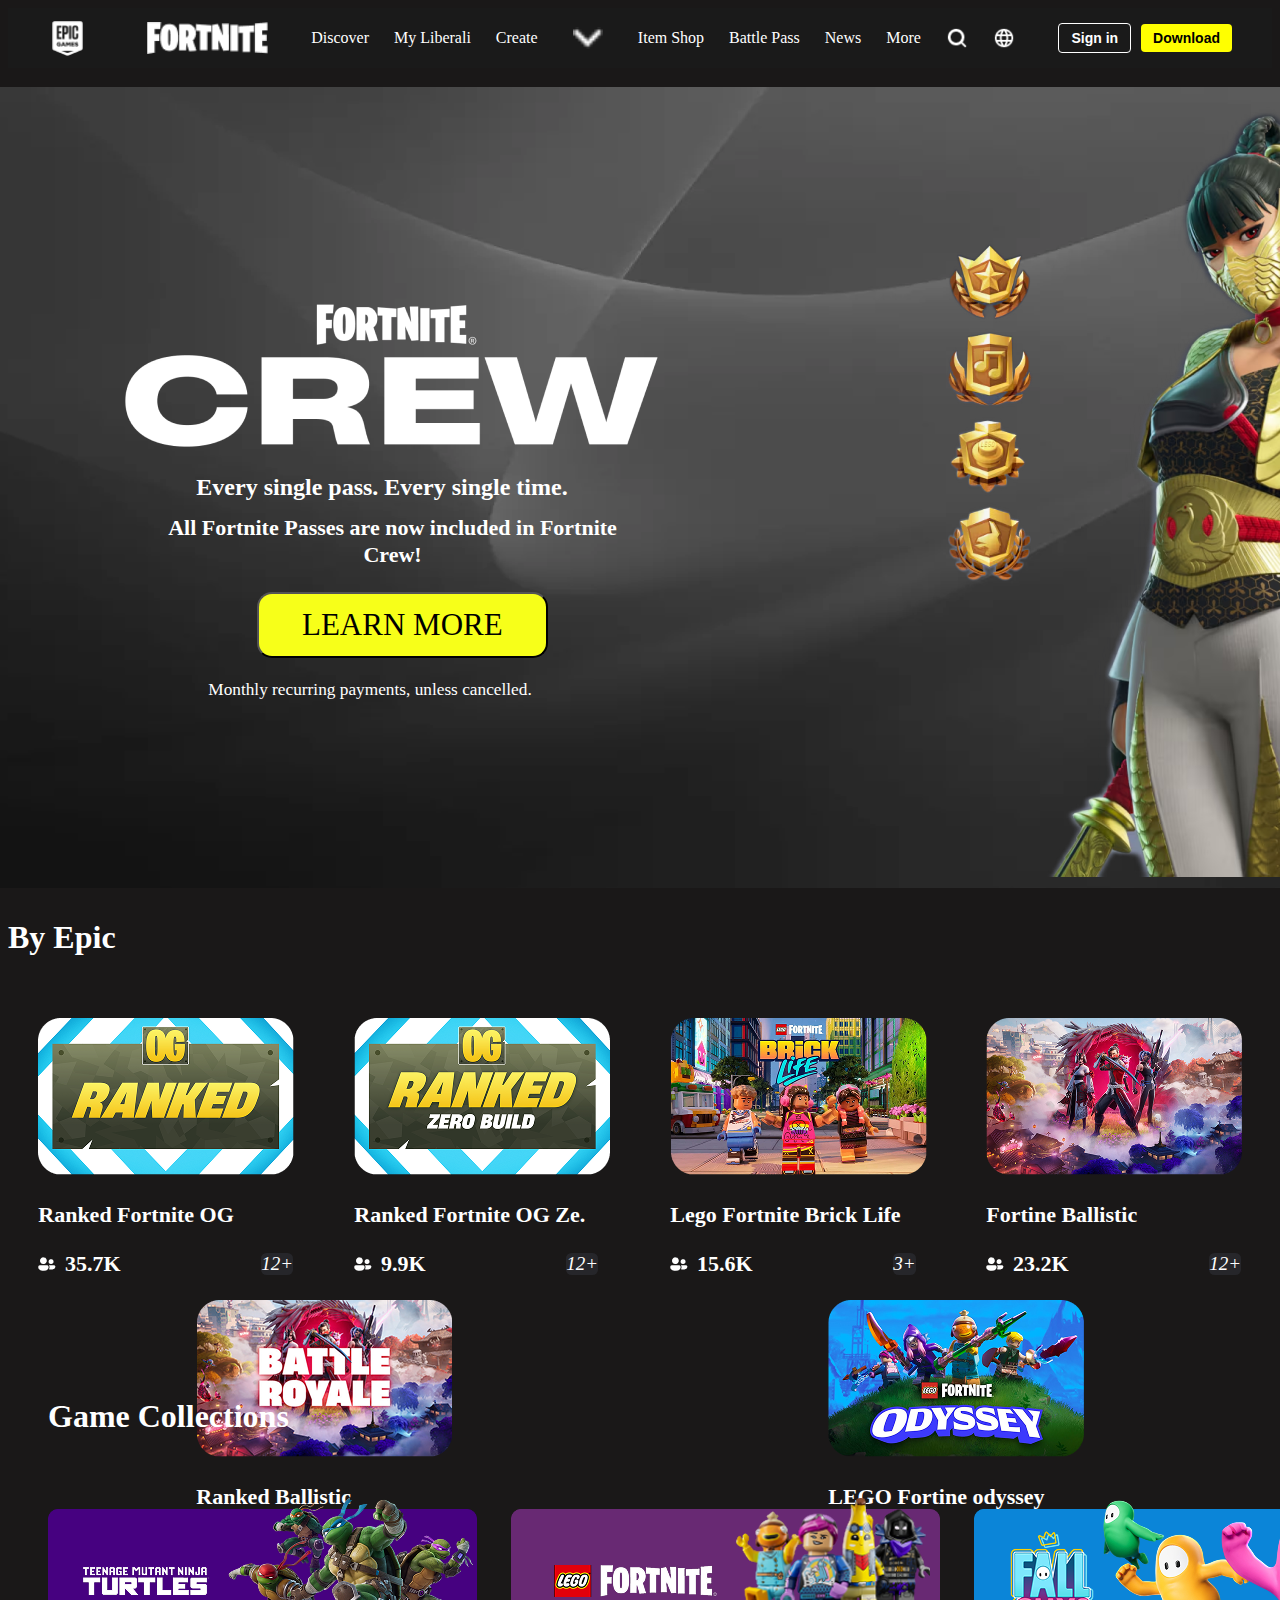
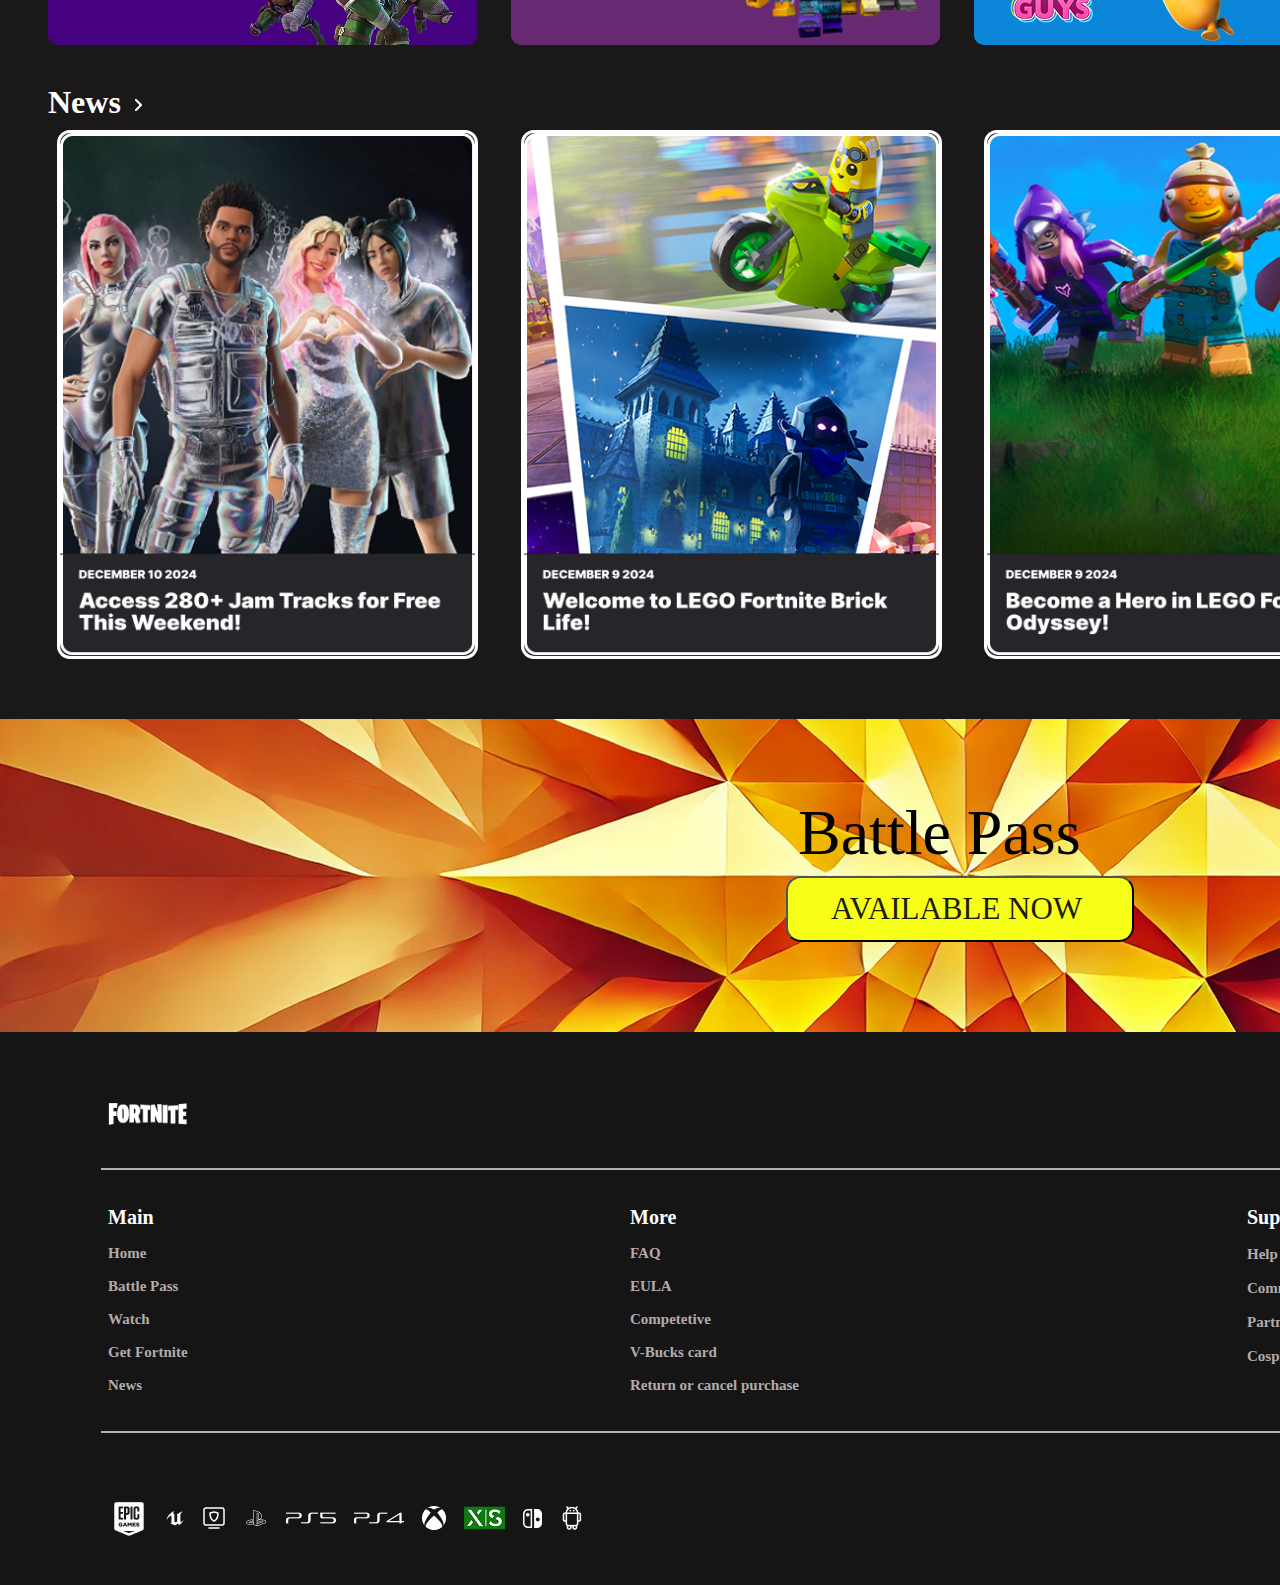
==== commit 394f6bbf: "game" ====
--- a/index.html
+++ b/index.html
@@ -26,7 +26,7 @@
             <img src="img/search.png" alt="search">
             <img src="img/web.png">
         </div>
-    
+
         <div class="buttons">
             <button>Sign in</button>
             <button>Download</button>
@@ -50,100 +50,100 @@
 
             </div>
         </div>
-        <div class="byepic">
+        <section class="byepic">
             <p class="be">By Epic</p>
             <div class="game">
 
                 <div class="game1">
-                    <img class="imggm1" src="img/gm1.png">
+                    <div>
+                        <img class="imggm1" src="img/gm1.png">
+                    </div>
                     <p class="nm1">Ranked Fortnite OG</p>
                     <div class="game1inf">
                         <div class="pk">
                             <img class="people" src="img/Vector (2).png">
                             <p class="k">35.7K</p>
-                        </div>
-                        <p class="yo">12+</p>
-                    </div>
-
-                </div>
-                <div class="game2">
-                    <img class="imggm2" src="img/gm2.png">
-                    <p class="nm2">Ranked Fortnite OG Ze.</p>
-                    <div class="game2inf">
-                        <div class="pk1">
-                            <img class="people1" src="img/Vector (2).png">
-                            <p class="k1">9.9K</p>
-                        </div>
-                        <p class="yo1">12+</p>
-                    </div>
-                </div>
-                <div class="game3">
-                    <img class="imggm3" src="img/gm3.png">
-                    <p class="nm3">Lego Fortnite Brick Life</p>
-                    <div class="game3inf">
-                        <div class="pk3">
-                            <img class="people3" src="img/Vector (2).png">
-                            <p class="k3">15.6K</p>
-                        </div>
-                        <p class="yo3">3+</p>
-                    </div>
-
-
-                </div>
-                <div class="game4">
-                    <img class="imggm4" src="img/gm4.png">
-                    <p class="nm4">Fortine Ballistic</p>
-                    <div class="game4inf">
-                        <div class="pk4">
-                            <img class="people4" src="img/Vector (2).png">
-                            <p class="k4">23.2K</p>
-                        </div>
-                        <p class="yo4">12+</p>
-                    </div>
-
-
-                </div>
-                <div class="game5">
-                    <img class="imggm5" src="img/gm5.png">
-                    <p class="nm5">Ranked Ballistic</p>
-                    <div class="game5inf">
-                        <div class="pk5">
-                            <img class="people5" src="img/Vector (2).png">
-                            <p class="k5">20.6K</p>
-                        </div>
-                        <p class="yo5">12+</p>
-                    </div>
-
-
-                </div>
-                <div class="game6">
-                    <img class="imggm6" src="img/gm6.png">
-                    <p class="nm6">LEGO Fortine odyssey</p>
-                    <div class="game6inf">
-                        <div class="pk6">
-                            <img class="people6" src="img/Vector (2).png">
-                            <p class="k6">52.9K</p>
-                        </div>
-                        <p class="yo6">7+</p>
-                    </div>
-
-
-                </div>
-                <div class="game7">
-                    <img class="imggm7" src="img/gm7.png">
-                    <p class="nm7">Zero build - Battle Roy..</p>
-                    <div class="game7inf">
-                        <div class="pk7">
-                            <img class="people7" src="img/Vector (2).png">
-                            <p class="k7">20.6K</p>
-                        </div>
-                        <p class="yo7">12+</p>
-                    </div>
-
-
-                </div>
-
-            </div>
+                            <p class="yo">12+</p>
+                        </div>
+                    </div>
+                </div>
+            </div>
+            <div class="game">
+                <div class="game1">
+                    <div>
+                        <img class="imggm1" src="img/gm2.png">
+                    </div>
+                    <p class="nm1">Ranked Fortnite OG Ze.</p>
+                    <div class="game1inf">
+                        <div class="pk">
+                            <img class="people" src="img/Vector (2).png">
+                            <p class="k">9.9K</p>
+                            <p class="yo">12+</p>
+                        </div>
+                    </div>
+                </div>
+            </div>
+            <div class="game">
+                <div class="game1">
+                    <div>
+                        <img class="imggm1" src="img/gm3.png">
+                    </div>
+                    <p class="nm1">Lego Fortnite Brick Life</p>
+                    <div class="game1inf">
+                        <div class="pk">
+                            <img class="people" src="img/Vector (2).png">
+                            <p class="k">15.6K</p>
+                            <p class="yo">3+</p>
+                        </div>
+                    </div>
+                </div>
+            </div>
+            <div class="game">
+                <div class="game1">
+                    <div>
+                        <img class="imggm1" src="img/gm4.png">
+                    </div>
+                    <p class="nm1">Fortine Ballistic</p>
+                    <div class="game1inf">
+                        <div class="pk">
+                            <img class="people" src="img/Vector (2).png">
+                            <p class="k">23.2K</p>
+                            <p class="yo">12+</p>
+                        </div>
+                    </div>
+                </div>
+            </div>
+            <div class="game">
+                <div class="game1">
+                    <div>
+                        <img class="imggm1" src="img/gm5.png">
+                    </div>
+                    <p class="nm1">Ranked Ballistic</p>
+                    <div class="game1inf">
+                        <div class="pk">
+                            <img class="people" src="img/Vector (2).png">
+                            <p class="k">20.6K</p>
+                            <p class="yo">12+</p>
+                        </div>
+                    </div>
+                </div>
+            </div>
+            <div class="game">
+                <div class="game1">
+                    <div>
+                        <img class="imggm1" src="img/gm6.png">
+                    </div>
+                    <p class="nm1">LEGO Fortine odyssey</p>
+                    <div class="game1inf">
+                        <div class="pk">
+                            <img class="people" src="img/Vector (2).png">
+                            <p class="k">52.9K</p>
+                            <p class="yo">12+</p>
+                        </div>
+                    </div>
+                </div>
+            </div>
+        </section>
         </div>
         <div class="gamecollections">
             <p>Game Collections</p>
@@ -185,7 +185,7 @@
                 <img src="img/iconamoon_arrow-right-2.png">
                 <p>News</p>
             </div>
-            
+
             <div class="nowinki">
                 <div class="n1">
                     <img src="img/n1.png">
--- a/style.css
+++ b/style.css
@@ -8,72 +8,77 @@
     font-style: normal;
 }
 header {
-
-    position: absolute;
-    width: 1920px;
-    height: 88px;
-    left: 0px;
-    top: 0px;
-
-
-}
+    display: flex;
+    align-items: center;
+    justify-content: space-between;
+    background-color: #1a1a1a;
+    padding: 10px 40px;
+}
+
+.logo {
+    height: 40px;
+}
+
+.logo2 {
+    height: 32px;
+    margin-left: 15px;
+}
+
 .menu {
-
-    position: absolute;
-    width: 1920px;
-    height: 88px;
-    left: 0px;
-    top: 0px;
-
-
-}
-.fon {
-     
-    width: 100%;
-    height: 88px;
-    left: 0px;
-    top: 0px;
-
-    background: #161515;
-
-}
-.Discover {
-    color:#FFFFFF;
-    display: flex;
-    flex-direction: row;
+    display: flex;
     align-items: center;
-    padding: 0px;
-    gap: 36px;
+    gap: 25px;
+}
+
+.menu a {
+    color: white;
     text-decoration: none;
-
-    position: absolute;
-    width: 65px;
+    font-size: 16px;
+    font-weight: 500;
+    transition: color 0.3s;
+}
+
+.menu a:hover {
+    color: #cccccc;
+}
+
+.vector1 {
+    height: 12px;
+    margin: 0 10px;
+}
+
+.menu img {
     height: 22px;
-    left: 277px;
-    top: 32px;
-}
-
-.logo {
-    position:relative;
-    width: 38px;
-    height: 39px;
-    left: 31px;
-    top: 28px;
-
-    background: url(epicgames.com-logo-logo);
-
-}
-
-
-.logo2 {
-
-    position: absolute;
-    width: 103px;
-    height: 39px;
-    left: 126px;
-    top: 24px;
-
-
+    cursor: pointer;
+}
+
+.buttons {
+    display: flex;
+    align-items: center;
+    gap: 10px;
+}
+
+.buttons button {
+    border: none;
+    padding: 8px 15px;
+    font-size: 14px;
+    font-weight: bold;
+    cursor: pointer;
+    border-radius: 4px;
+}
+
+.buttons button:first-child {
+    background-color: transparent;
+    color: white;
+    border: 1px solid white;
+    padding: 6px 12px;
+}
+
+.buttons button:last-child {
+    background-color: yellow;
+    color: black;
+    padding: 6px 12px;
+    font-weight: bold;
 }
 
 
@@ -318,22 +323,7 @@
     background: url(.png);
 
 }
-.game {
-
-    display: flex;
-    flex-direction: column;
-    align-items: flex-start;
-    padding: 0px;
-    gap: 40px;
-
-    position: absolute;
-    width: 2028.37px;
-    height: 315.99px;
-    left: 48px;
-    top: 989px;
-
-
-}
+
 .be {
 
     width: 2028.37px;
@@ -357,1031 +347,82 @@
 
 }
 
-.imggm1 {
-
+
+/*секція карток*/
+
+.game {
     width: 255.48px;
     height: 156.55px;
-
-    background: url(image.png);
-    border-radius: 22.8303px;
-
-    flex: none;
-    order: 0;
-    align-self: stretch;
-    flex-grow: 0;
-
-}
-.game1inf {
-
-    display: flex;
-    flex-direction: row;
-    justify-content: space-between;
-    align-items: center;
-    padding: 0px;
-    gap: 116.33px;
-
-    width: 255.48px;
-    height: 33.87px;
-
-
-
-    flex: none;
-    order: 2;
-    align-self: stretch;
-    flex-grow: 0;
-
-}
+    border-radius: 22.83px;
+    margin-right: 0px;
+
+}
+
+.be {
+    height: 39px;
+    font-weight: 900;
+    font-size: 32px;
+    margin-top: -100px;
+    line-height: 39px;
+    color: #FFFFFF;
+}
+
 .nm1 {
-
     width: 255.48px;
     height: 27px;
-
     font-family: 'Inter';
     font-style: normal;
     font-weight: 900;
     font-size: 22px;
     line-height: 27px;
-
-    color: #FFFFFF;
-
-    flex: none;
-    order: 1;
-    align-self: stretch;
-    flex-grow: 0;
-
-}
+    color: #FFFFFF;
+}
+
 .k {
-    
-
-    width: 65px;
-    height: 27px;
-
     font-family: 'Inter';
     font-style: normal;
     font-weight: 900;
     font-size: 22px;
-    line-height: 27px;
-
-    color: #FFFFFF;
-
-
-    flex: none;
-    order: 1;
-    flex-grow: 0;   
-
-}
+    color: #FFFFFF;
+}
+
 .yo {
-
-    width: 35px;
-    height: 23px;
-
     font-family: 'Inter';
     font-style: italic;
-    font-weight: 700;
     font-size: 19px;
-    line-height: 23px;
-
-    color: #FFFFFF;
-
-
-    flex: none;
-    order: 0;
-    flex-grow: 0;
-
-    display: flex;
-    flex-direction: row;
-    justify-content: center;
-    align-items: center;
-    padding: 5.43578px;
-    gap: 10.87px;
-
-    width: 45.87px;
-    height: 33.87px;
-
+    color: #FFFFFF;
     background: #26262A;
     border-radius: 5.43578px;
-
-
-    flex: none;
-    order: 1;
-    flex-grow: 0;
-
-
-}
+    margin-left: 132px;
+}
+
 .pk {
-
-    display: flex;  
+    display: flex;
     flex-direction: row;
     align-items: center;
     padding: 0px;
     gap: 8.7px;
-
     width: 93.27px;
     height: 27px;
-
-
-    flex: none;
-    order: 0;
-    flex-grow: 0;
-
-}
-.game1 {
-
-    display: flex;
-    flex-direction: column;
-    align-items: flex-start;
-    padding: 0px;
-    gap: 9.78px;
-
-    width: 255.48px;
-    height: 236.99px;
-
-
-    flex: none;
-    order: 0;
-    flex-grow: 0;
-
-}
-.imggm2{
-
-    width: 255.48px;
-    height: 156.55px;
-
-
-    border-radius: 22.8303px;
-
-
-    flex: none;
-    order: 0;
-    align-self: stretch;
-    flex-grow: 0;
-
-}
-.nm2 {
-
-    width: 254px;
-    height: 27px;
-
-    font-family: 'Inter';
-    font-style: normal;
-    font-weight: 900;
-    font-size: 22px;
-    line-height: 27px;
-
-    color: #FFFFFF;
-
-    flex: none;
-    order: 1;
-    flex-grow: 0;
-
-}
-.game2inf {
-
-    display: flex;
-    flex-direction: row;
-    justify-content: space-between;
-    align-items: center;
-    padding: 0px;
-    gap: 116.33px;
-
-    width: 255.48px;
-    height: 33.87px;
-
-    flex: none;
-    order: 2;
-    align-self: stretch;
-    flex-grow: 0;
-
-}
-.k1 {
-
-    width: 52px;
-    height: 27px;
-
-    font-family: 'Inter';
-    font-style: normal;
-    font-weight: 900;
-    font-size: 22px;
-    line-height: 27px;
-
-    color: #FFFFFF;
-
-    flex: none;
-    order: 1;
-    flex-grow: 0;
-
-}
-.yo1 {
-
-    width: 35px;
-    height: 23px;
-
-    font-family: 'Inter';
-    font-style: italic;
-    font-weight: 700;
-    font-size: 19px;
-    line-height: 23px;
-
-    color: #FFFFFF;
-
-
-    flex: none;
-    order: 0;
-    flex-grow: 0;
-
-
-    display: flex;
-    flex-direction: row;
-    justify-content: center;
-    align-items: center;
-    padding: 5.43578px;
-    gap: 10.87px;
-
-    width: 45.87px;
-    height: 33.87px;
-
-    background: #26262A;
-    border-radius: 5.43578px;
-
-    flex: none;
-    order: 1;
-    flex-grow: 0;
-
-}
-.pk1 {
-
-    display: flex;
-    flex-direction: row;
-    align-items: center;
-    padding: 0px;
-    gap: 8.7px;
-
-    width: 80.27px;
-    height: 27px;
-
-
-    flex: none;
-    order: 0;
-    flex-grow: 0;
-
-}
-.game2 {
-    display: flex;
-    flex-direction: column;
-    align-items: flex-start;
-    padding: 0px;
-    gap: 9.78px;
-
-    width: 255.48px;
-    height: 236.99px;
-
-
-    flex: none;
-    order: 1;
-    flex-grow: 0;
-
+    margin-bottom: 10px;
 }
 
 .byepic {
-
-    display: flex;
-    flex-direction: column;
-    align-items: flex-start;
-    padding: 0px;
-    gap: 40px;
-
-    position: absolute;
-    width: 2028.37px;
-    height: 315.99px;
-    left: 48px;
-    top: 989px;
-
-    display: flex;
-    flex-direction: column;
-    align-items: flex-start;
-    padding: 0px;
-    gap: 40px;
-
-    position: absolute;
-    width: 2028.37px;
-    height: 315.99px;
-    left: 48px;
-    top: 989px;
-
-
-
-}
+    display: flex;
+    flex-wrap: wrap;
+    justify-content: space-around;
+    margin-top: 950px;
+    
+    
+
+}
+
 .game {
-
-    display: flex;
-    flex-direction: row;
-    align-items: center;
-    padding: 0px;
-    gap: 40px;
-
-    width: 2028.37px;
-    height: 236.99px;
-
-    flex: none;
-    order: 1;
-    align-self: stretch;
-    flex-grow: 0;
-    top:100px;
-    left:0px;
-
-}
-.imggm3 {
-
-    width: 255.48px;
-    height: 156.55px;
-
-    border-radius: 22.8303px;
-
-    flex: none;
-    order: 0;
-    align-self: stretch;
-    flex-grow: 0;
-
-}
-.nm3 {
-
-    width: 254px;
-    height: 27px;
-
-    font-family: 'Inter';
-    font-style: normal;
-    font-weight: 900;
-    font-size: 22px;
-    line-height: 27px;
-
-    color: #FFFFFF;
-
-    flex: none;
-    order: 1;
-    flex-grow: 0;
-
-}
-.game3inf {
-
-    display: flex;
-    flex-direction: row;
-    justify-content: space-between;
-    align-items: center;
-    padding: 0px;
-    gap: 116.33px;
-
-    width: 255.48px;
-    height: 33.87px;
-
-    flex: none;
-    order: 2;
-    align-self: stretch;
-    flex-grow: 0;
-
-}
-.k3 {
-
-    width: 63px;
-    height: 27px;
-
-    font-family: 'Inter';
-    font-style: normal;
-    font-weight: 900;
-    font-size: 22px;
-    line-height: 27px;
-
-    color: #FFFFFF;
-
-
-    flex: none;
-    order: 1;
-    flex-grow: 0;
-
-}
-.yo3 {
-
-    display: flex;
-    flex-direction: row;
-    justify-content: center;
-    align-items: center;
-    padding: 5.43578px;
-    gap: 10.87px;
-
-    width: 36.87px;
-    height: 33.87px;
-
-    background: #26262A;
-    border-radius: 5.43578px;
-
-    flex: none;
-    order: 1;
-    flex-grow: 0;
-
-    width: 26px;
-    height: 23px;
-
-    font-family: 'Inter';
-    font-style: italic;
-    font-weight: 700;
-    font-size: 19px;
-    line-height: 23px;
-
-    color: #FFFFFF;
-
-
-    flex: none;
-    order: 0;
-    flex-grow: 0;
-
-
-}
-.pk3 {
-
-    display: flex;
-    flex-direction: row;
-    align-items: center;
-    padding: 0px;
-    gap: 8.7px;
-
-    width: 91.27px;
-    height: 27px;
-
-    flex: none;
-    order: 0;
-    flex-grow: 0;
-
-}
-.game3 {
-
-    display: flex;
-    flex-direction: column;
-    align-items: flex-start;
-    padding: 0px;
-    gap: 9.78px;
-
-    width: 255.48px;
-    height: 236.99px;
-
-
-    flex: none;
-    order: 2;
-    flex-grow: 0;
-
-}
-.imggm4 {
-
-    width: 255.48px;
-    height: 156.55px;
-
-    border-radius: 22.8303px;
-
-    flex: none;
-    order: 0;
-    align-self: stretch;
-    flex-grow: 0;
-
-}
-.nm4 {
-
-    width: 254px;
-    height: 27px;
-
-    font-family: 'Inter';
-    font-style: normal;
-    font-weight: 900;
-    font-size: 22px;
-    line-height: 27px;
-
-    color: #FFFFFF;
-
-    flex: none;
-    order: 1;
-    flex-grow: 0;
-
-}
-.game4inf {
-
-    display: flex;
-    flex-direction: row;
-    justify-content: space-between;
-    align-items: center;
-    padding: 0px;
-    gap: 116.33px;
-
-    width: 255.48px;
-    height: 33.87px;
-
-    flex: none;
-    order: 2;
-    align-self: stretch;
-    flex-grow: 0;
-
-}
-.k4 {
-
-    width: 63px;
-    height: 27px;
-
-    font-family: 'Inter';
-    font-style: normal;
-    font-weight: 900;
-    font-size: 22px;
-    line-height: 27px;
-
-    color: #FFFFFF;
-
-
-    flex: none;
-    order: 1;
-    flex-grow: 0;
-
-}
-.yo4 {
-
-    display: flex;
-    flex-direction: row;
-    justify-content: center;
-    align-items: center;
-    padding: 5.43578px;
-    gap: 10.87px;
-
-    width: 36.87px;
-    height: 33.87px;
-
-    background: #26262A;
-    border-radius: 5.43578px;
-
-    flex: none;
-    order: 1;
-    flex-grow: 0;
-
-    width: 26px;
-    height: 23px;
-
-    font-family: 'Inter';
-    font-style: italic;
-    font-weight: 700;
-    font-size: 19px;
-    line-height: 23px;
-
-    color: #FFFFFF;
-
-
-    flex: none;
-    order: 0;
-    flex-grow: 0;
-
-
-}
-.pk4{
-
-    display: flex;
-    flex-direction: row;
-    align-items: center;
-    padding: 0px;
-    gap: 8.7px;
-
-    width: 91.27px;
-    height: 27px;
-
-    flex: none;
-    order: 0;
-    flex-grow: 0;
-
-}
-.game4 {
-
-    display: flex;
-    flex-direction: column;
-    align-items: flex-start;
-    padding: 0px;
-    gap: 9.78px;
-
-    width: 255.48px;
-    height: 236.99px;
-
-
-    flex: none;
-    order: 2;
-    flex-grow: 0;
-
-}
-.imggm5 {
-
-    width: 255.48px;
-    height: 156.55px;
-
-
-    border-radius: 22.8303px;
-
-    flex: none;
-    order: 0;
-    align-self: stretch;
-    flex-grow: 0;
-
-}
-.nm5 {
-
-    width: 254px;
-    height: 27px;
-
-    font-family: 'Inter';
-    font-style: normal;
-    font-weight: 900;
-    font-size: 22px;
-    line-height: 27px;
-
-    color: #FFFFFF;
-
-    flex: none;
-    order: 1;
-    flex-grow: 0;
-
-}
-.game5inf {
-
-    display: flex;
-    flex-direction: row;
-    justify-content: space-between;
-    align-items: center;
-    padding: 0px;
-    gap: 116.33px;
-
-    width: 255.48px;
-    height: 33.87px;
-
-    flex: none;
-    order: 2;
-    align-self: stretch;
-    flex-grow: 0;
-
-}
-.k5 {
-
-    width: 63px;
-    height: 27px;
-
-    font-family: 'Inter';
-    font-style: normal;
-    font-weight: 900;
-    font-size: 22px;
-    line-height: 27px;
-
-    color: #FFFFFF;
-
-
-    flex: none;
-    order: 1;
-    flex-grow: 0;
-
-}
-.yo5 {
-
-    display: flex;
-    flex-direction: row;
-    justify-content: center;
-    align-items: center;
-    padding: 5.43578px;
-    gap: 10.87px;
-
-    width: 36.87px;
-    height: 33.87px;
-
-    background: #26262A;
-    border-radius: 5.43578px;
-
-    flex: none;
-    order: 1;
-    flex-grow: 0;
-
-    width: 26px;
-    height: 23px;
-
-    font-family: 'Inter';
-    font-style: italic;
-    font-weight: 700;
-    font-size: 19px;
-    line-height: 23px;
-
-    color: #FFFFFF;
-
-
-    flex: none;
-    order: 0;
-    flex-grow: 0;
-
-
-}
-.pk5 {
-
-    display: flex;
-    flex-direction: row;
-    align-items: center;
-    padding: 0px;
-    gap: 8.7px;
-
-    width: 91.27px;
-    height: 27px;
-
-    flex: none;
-    order: 0;
-    flex-grow: 0;
-
-}
-.game5 {
-
-    display: flex;
-    flex-direction: column;
-    align-items: flex-start;
-    padding: 0px;
-    gap: 9.78px;
-
-    width: 255.48px;
-    height: 236.99px;
-
-
-    flex: none;
-    order: 2;
-    flex-grow: 0;
-
-}
-.imggm6 {
-
-    width: 255.48px;
-    height: 156.55px;
-
-
-    border-radius: 22.8303px;
-
-    flex: none;
-    order: 0;
-    align-self: stretch;
-    flex-grow: 0;
-
-}
-.nm6 {
-
-    width: 254px;
-    height: 27px;
-
-    font-family: 'Inter';
-    font-style: normal;
-    font-weight: 900;
-    font-size: 22px;
-    line-height: 27px;
-
-    color: #FFFFFF;
-
-    flex: none;
-    order: 1;
-    flex-grow: 0;
-
-}
-.game6inf {
-
-    display: flex;
-    flex-direction: row;
-    justify-content: space-between;
-    align-items: center;
-    padding: 0px;
-    gap: 116.33px;
-
-    width: 255.48px;
-    height: 33.87px;
-
-    flex: none;
-    order: 2;
-    align-self: stretch;
-    flex-grow: 0;
-
-}
-.k6 {
-
-    width: 63px;
-    height: 27px;
-
-    font-family: 'Inter';
-    font-style: normal;
-    font-weight: 900;
-    font-size: 22px;
-    line-height: 27px;
-
-    color: #FFFFFF;
-
-
-    flex: none;
-    order: 1;
-    flex-grow: 0;
-
-}
-.yo6 {
-
-    display: flex;
-    flex-direction: row;
-    justify-content: center;
-    align-items: center;
-    padding: 5.43578px;
-    gap: 10.87px;
-
-    width: 36.87px;
-    height: 33.87px;
-
-    background: #26262A;
-    border-radius: 5.43578px;
-
-    flex: none;
-    order: 1;
-    flex-grow: 0;
-
-    width: 26px;
-    height: 23px;
-
-    font-family: 'Inter';
-    font-style: italic;
-    font-weight: 700;
-    font-size: 19px;
-    line-height: 23px;
-
-    color: #FFFFFF;
-
-
-    flex: none;
-    order: 0;
-    flex-grow: 0;
-
-
-}
-.pk6{
-
-    display: flex;
-    flex-direction: row;
-    align-items: center;
-    padding: 0px;
-    gap: 8.7px;
-
-    width: 91.27px;
-    height: 27px;
-
-    flex: none;
-    order: 0;
-    flex-grow: 0;
-
-}
-.game6 {
-
-    display: flex;
-    flex-direction: column;
-    align-items: flex-start;
-    padding: 0px;
-    gap: 9.78px;
-
-    width: 255.48px;
-    height: 236.99px;
-
-
-    flex: none;
-    order: 2;
-    flex-grow: 0;
-
-}
-.imggm7 {
-
-    width: 255.48px;
-    height: 156.55px;
-
-    border-radius: 22.8303px;
-
-    flex: none;
-    order: 0;
-    align-self: stretch;
-    flex-grow: 0;
-
-}
-.nm7 {
-
-    width: 254px;
-    height: 27px;
-
-    font-family: 'Inter';
-    font-style: normal;
-    font-weight: 900;
-    font-size: 22px;
-    line-height: 27px;
-
-    color: #FFFFFF;
-
-    flex: none;
-    order: 1;
-    flex-grow: 0;
-
-}
-.game7inf {
-
-    display: flex;
-    flex-direction: row;
-    justify-content: space-between;
-    align-items: center;
-    padding: 0px;
-    gap: 116.33px;
-
-    width: 255.48px;
-    height: 33.87px;
-
-    flex: none;
-    order: 2;
-    align-self: stretch;
-    flex-grow: 0;
-
-}
-.k7 {
-
-    width: 63px;
-    height: 27px;
-
-    font-family: 'Inter';
-    font-style: normal;
-    font-weight: 900;
-    font-size: 22px;
-    line-height: 27px;
-
-    color: #FFFFFF;
-
-
-    flex: none;
-    order: 1;
-    flex-grow: 0;
-
-}
-.yo7 {
-
-    display: flex;
-    flex-direction: row;
-    justify-content: center;
-    align-items: center;
-    padding: 5.43578px;
-    gap: 10.87px;
-
-    width: 36.87px;
-    height: 33.87px;
-
-    background: #26262A;
-    border-radius: 5.43578px;
-
-    flex: none;
-    order: 1;
-    flex-grow: 0;
-
-    width: 26px;
-    height: 23px;
-
-    font-family: 'Inter';
-    font-style: italic;
-    font-weight: 700;
-    font-size: 19px;
-    line-height: 23px;
-
-    color: #FFFFFF;
-
-
-    flex: none;
-    order: 0;
-    flex-grow: 0;
-
-
-}
-.pk7 {
-
-    display: flex;
-    flex-direction: row;
-    align-items: center;
-    padding: 0px;
-    gap: 8.7px;
-
-    width: 91.27px;
-    height: 27px;
-
-    flex: none;
-    order: 0;
-    flex-grow: 0;
-
-}
-.game7 {
-
-    display: flex;
-    flex-direction: column;
-    align-items: flex-start;
-    padding: 0px;
-    gap: 9.78px;
-
-    width: 255.48px;
-    height: 236.99px;
-
-
-    flex: none;
-    order: 2;
-    flex-grow: 0;
-
-}
+    margin-bottom: 125px;
+    
+}
+
+/*секція карток*/
 .gamecollections {
 
     display: flex;
